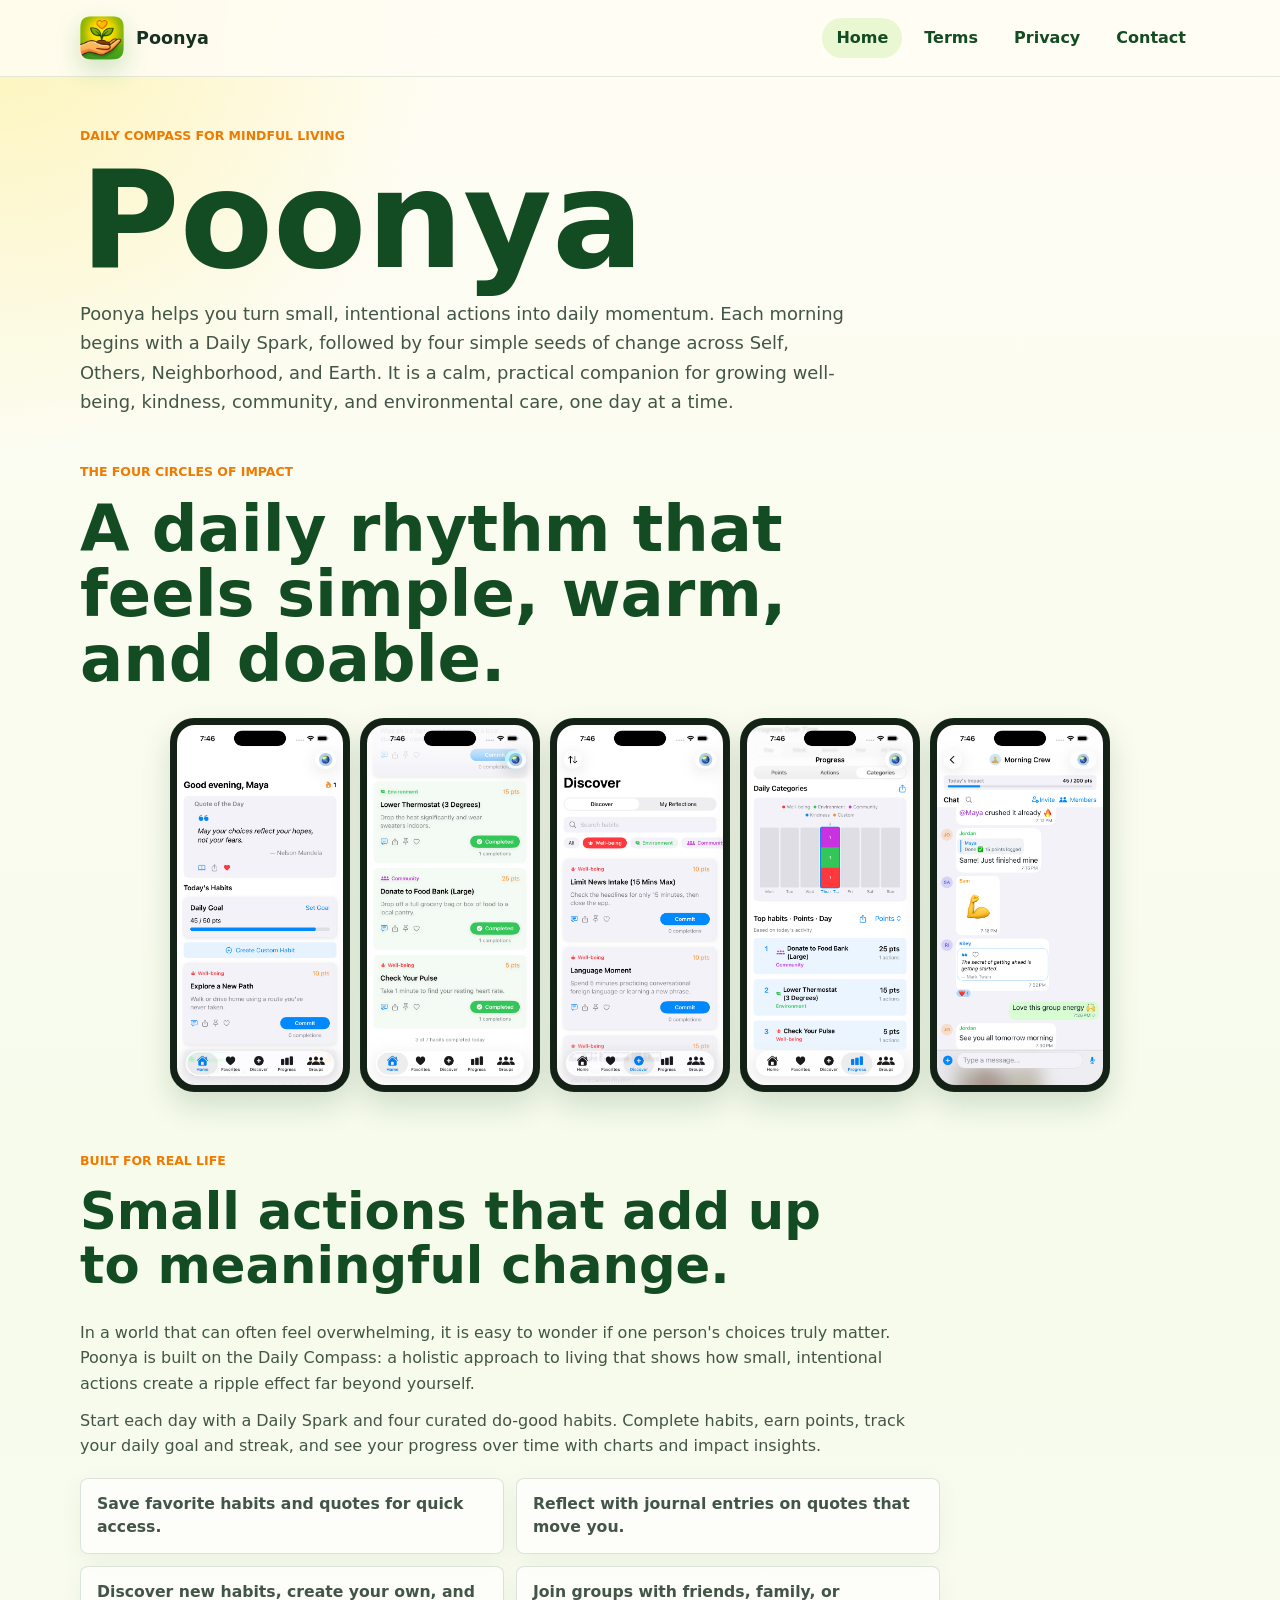
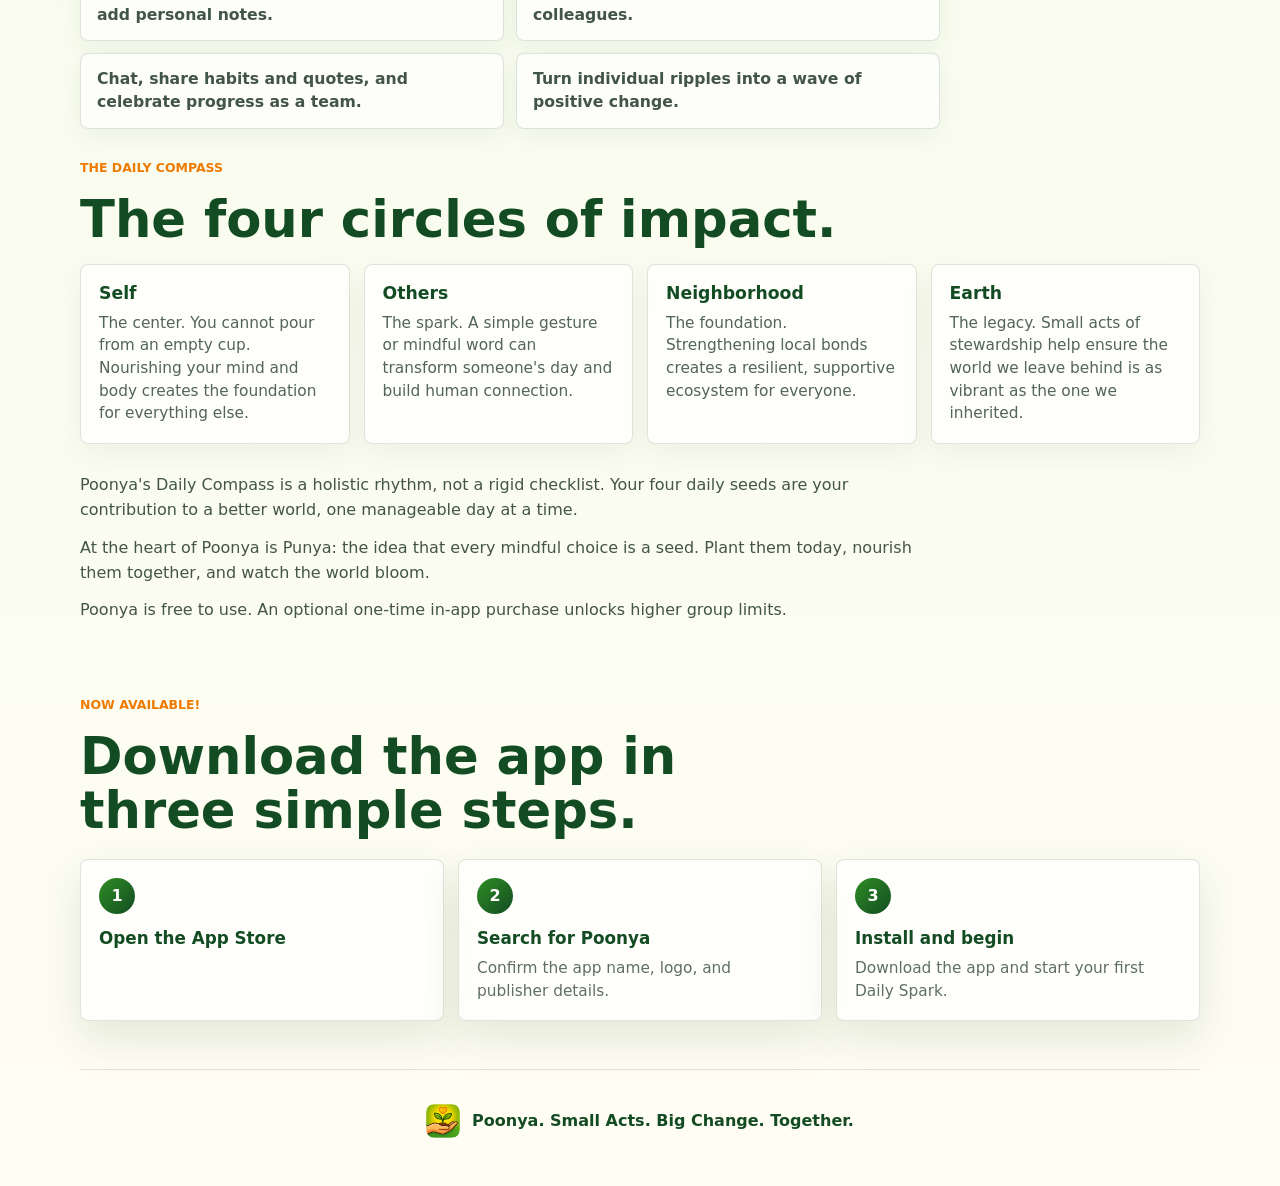
==== index.html @ 5785da22 "Update index.html added logo with URL" ====
<!DOCTYPE html>
<html lang="en">
<head>
  <meta charset="UTF-8">
  <meta name="viewport" content="width=device-width, initial-scale=1.0">
  <meta name="description" content="Poonya is a daily habit app for small acts of well-being, kindness, community, and environmental care.">
  <meta property="og:image" content="assets/AppLogo.png" />
  <title>Poonya | Small Acts. Big Change. Together.</title>
  <link rel="stylesheet" href="styles.css">

  <style>
  .section {
    padding-top: 44px;
    padding-bottom: 44px;
  }

  .hero {
    padding-top: 48px;
    padding-bottom: 20px;
  }

  .hero h1 {
    margin-bottom: 18px;
  }

  .hero .lead {
    max-width: 780px;
    margin-bottom: 0;
    font-size: clamp(1rem, 1.4vw, 1.16rem);
    line-height: 1.65;
  }

  .app-preview {
    padding-top: 24px;
    padding-bottom: 28px;
  }

  .app-preview .section-heading {
    margin-bottom: 26px;
  }

  .app-preview h2 {
    max-width: 760px;
    margin-bottom: 0;
    font-size: clamp(2.5rem, 5vw, 4.1rem);
    line-height: 1.02;
  }

  .phone-row.five-up {
    margin-top: 0;
  }

  .intro-section {
    display: grid;
    gap: 28px;
    padding-top: 30px;
    padding-bottom: 36px;
  }

  .intro-section .section-heading {
    max-width: 760px;
    margin-bottom: 0;
  }

  .intro-section h2 {
    margin-bottom: 0;
    font-size: clamp(2rem, 4vw, 3.2rem);
    line-height: 1.04;
    letter-spacing: 0;
  }

  .intro-content,
  .closing-copy {
    max-width: 860px;
  }

  .intro-content p,
  .closing-copy p {
    margin: 0 0 12px;
    color: #425546;
    font-size: clamp(1rem, 1.15vw, 1.08rem);
    line-height: 1.58;
    font-weight: 500;
  }

  .intro-content p:last-child,
  .closing-copy p:last-child {
    margin-bottom: 0;
  }

  .feature-list {
    display: grid;
    grid-template-columns: repeat(2, minmax(0, 1fr));
    gap: 12px;
    margin: 20px 0 0;
    padding: 0;
    list-style: none;
  }

  .feature-list li {
    padding: 14px 16px;
    border: 1px solid rgba(19, 76, 34, 0.14);
    border-radius: 8px;
    color: #425546;
    background: rgba(255, 255, 255, 0.68);
    box-shadow: 0 8px 24px rgba(19, 76, 34, 0.05);
    font-size: 0.98rem;
    font-weight: 600;
    line-height: 1.45;
  }

  .impact-grid {
    display: grid;
    grid-template-columns: repeat(4, minmax(0, 1fr));
    gap: 14px;
    margin-top: 18px;
  }

  .impact-card {
    padding: 18px;
    border: 1px solid rgba(19, 76, 34, 0.14);
    border-radius: 8px;
    background: rgba(255, 255, 255, 0.72);
    box-shadow: 0 10px 28px rgba(19, 76, 34, 0.06);
  }

  .impact-card h3 {
    margin: 0 0 8px;
    color: var(--leaf-dark);
    font-size: 1.08rem;
    line-height: 1.2;
    font-weight: 800;
  }

  .impact-card p {
    margin: 0;
    color: #536458;
    font-size: 0.96rem;
    line-height: 1.48;
    font-weight: 500;
  }

  .download-section {
    padding-top: 36px;
    padding-bottom: 48px;
  }

  .download-section .section-heading {
    margin-bottom: 22px;
  }

  .download-section h2 {
    margin-bottom: 0;
    font-size: clamp(2rem, 4vw, 3.4rem);
    line-height: 1.04;
  }

  .download-steps {
    gap: 14px;
  }

  .download-steps li {
    min-height: 160px;
    padding: 18px;
  }

  .download-steps span {
    width: 36px;
    height: 36px;
    margin-bottom: 14px;
  }

  .download-steps h3 {
    margin-bottom: 8px;
    font-size: 1.05rem;
    line-height: 1.25;
  }

  .download-steps p {
    margin: 0;
    font-size: 0.96rem;
    line-height: 1.48;
  }

  @media (max-width: 900px) {
    .impact-grid {
      grid-template-columns: repeat(2, minmax(0, 1fr));
    }
  }

  @media (max-width: 640px) {
    .section {
      padding-top: 34px;
      padding-bottom: 34px;
    }

    .hero {
      padding-top: 38px;
      padding-bottom: 16px;
    }

    .app-preview {
      padding-top: 20px;
      padding-bottom: 24px;
    }

    .intro-section {
      gap: 24px;
      padding-top: 26px;
      padding-bottom: 32px;
    }

    .feature-list,
    .impact-grid {
      grid-template-columns: 1fr;
    }

    .app-preview h2,
    .intro-section h2,
    .download-section h2 {
      font-size: clamp(2rem, 10vw, 2.7rem);
    }

    .intro-content p,
    .closing-copy p {
      font-size: 1rem;
      line-height: 1.56;
    }

    .download-section {
      padding-top: 30px;
      padding-bottom: 40px;
    }
  }
</style>
  
</head>

<body>
  <header class="site-header">
    <nav class="nav" aria-label="Main navigation">
      <a class="brand" href="index.html" aria-label="Poonya home">
        <img src="assets/AppLogo.png" alt="Poonya app logo">
        <span>Poonya</span>
      </a>

      <div class="nav-links">
        <a class="active" href="index.html">Home</a>
        <a href="terms.html">Terms</a>
        <a href="privacy.html">Privacy</a>
        <a href="contact.html">Contact</a>
      </div>
    </nav>
  </header>

  <main>
    <section class="hero section">
      <div class="hero-copy">
        <p class="eyebrow">Daily Compass for mindful living</p>
        <h1>Poonya</h1>
        <p class="lead">
          Poonya helps you turn small, intentional actions into daily momentum.
          Each morning begins with a Daily Spark, followed by four simple seeds
          of change across Self, Others, Neighborhood, and Earth. It is a calm,
          practical companion for growing well-being, kindness, community, and
          environmental care, one day at a time.
        </p>
      </div>
    </section>

    <section class="section app-preview" aria-labelledby="preview-title">
      <div class="section-heading">
        <p class="eyebrow">The four circles of impact</p>
        <h2 id="preview-title">A daily rhythm that feels simple, warm, and doable.</h2>
      </div>

      <div class="phone-row five-up" aria-label="Poonya app screen previews">
        <article class="phone">
          <img src="images/poonya-preview-home1.jpg" alt="Poonya Daily Spark app preview">
        </article>

        <article class="phone">
          <img src="images/poonya-preview-home2.jpg" alt="Poonya daily habit seeds app preview">
        </article>

        <article class="phone">
          <img src="images/poonya-preview-discover1.jpg" alt="Poonya User Groups app preview">
        </article>

        <article class="phone">
          <img src="images/poonya-preview-progress1.jpg" alt="Poonya impact progress app preview">
        </article>

        <article class="phone">
          <img src="images/poonya-preview-group2.jpg" alt="Poonya group app preview">
        </article>
      </div>
    </section>

    <section class="section intro-section" aria-labelledby="about-title">
      <div class="section-heading">
        <p class="eyebrow">Built for real life</p>
        <h2 id="about-title">Small actions that add up to meaningful change.</h2>
      </div>

      <div class="intro-content">
        <p>
          In a world that can often feel overwhelming, it is easy to wonder if
          one person's choices truly matter. Poonya is built on the Daily
          Compass: a holistic approach to living that shows how small,
          intentional actions create a ripple effect far beyond yourself.
        </p>

        <p>
          Start each day with a Daily Spark and four curated do-good habits.
          Complete habits, earn points, track your daily goal and streak, and
          see your progress over time with charts and impact insights.
        </p>

        <ul class="feature-list">
          <li>Save favorite habits and quotes for quick access.</li>
          <li>Reflect with journal entries on quotes that move you.</li>
          <li>Discover new habits, create your own, and add personal notes.</li>
          <li>Join groups with friends, family, or colleagues.</li>
          <li>Chat, share habits and quotes, and celebrate progress as a team.</li>
          <li>Turn individual ripples into a wave of positive change.</li>
        </ul>
      </div>

      <div>
        <div class="section-heading">
          <p class="eyebrow">The Daily Compass</p>
          <h2>The four circles of impact.</h2>
        </div>

        <div class="impact-grid">
          <article class="impact-card">
            <h3>Self</h3>
            <p>
              The center. You cannot pour from an empty cup. Nourishing your
              mind and body creates the foundation for everything else.
            </p>
          </article>

          <article class="impact-card">
            <h3>Others</h3>
            <p>
              The spark. A simple gesture or mindful word can transform
              someone's day and build human connection.
            </p>
          </article>

          <article class="impact-card">
            <h3>Neighborhood</h3>
            <p>
              The foundation. Strengthening local bonds creates a resilient,
              supportive ecosystem for everyone.
            </p>
          </article>

          <article class="impact-card">
            <h3>Earth</h3>
            <p>
              The legacy. Small acts of stewardship help ensure the world we
              leave behind is as vibrant as the one we inherited.
            </p>
          </article>
        </div>
      </div>

      <div class="closing-copy">
        <p>
          Poonya's Daily Compass is a holistic rhythm, not a rigid checklist.
          Your four daily seeds are your contribution to a better world, one
          manageable day at a time.
        </p>

        <p>
          At the heart of Poonya is Punya: the idea that every mindful choice is
          a seed. Plant them today, nourish them together, and watch the world
          bloom.
        </p>

        <p>
          Poonya is free to use. An optional one-time in-app purchase unlocks
          higher group limits.
        </p>
      </div>
    </section>

    <section class="section download-section" aria-labelledby="download-title">
      <div class="section-heading">
        <p class="eyebrow">Now Available!</p>
        <h2 id="download-title">Download the app in three simple steps.</h2>
      </div>

      <ol class="download-steps">
        <li>
          <span>1</span>
          <div>
            <h3>Open the App Store</h3>
          </div>
        </li>

        <li>
          <span>2</span>
          <div>
            <h3>Search for Poonya</h3>
            <p>Confirm the app name, logo, and publisher details.</p>
          </div>
        </li>

        <li>
          <span>3</span>
          <div>
            <h3>Install and begin</h3>
            <p>Download the app and start your first Daily Spark.</p>
          </div>
        </li>
      </ol>
    </section>
  </main>

  <footer class="footer">
    <img src="assets/AppLogo.png" alt="" aria-hidden="true">
    <p>Poonya. Small Acts. Big Change. Together.</p>
  </footer>
</body>
</html>
---- styles.css ----
:root {
  --leaf: #2f8d24;
  --leaf-dark: #134c22;
  --leaf-soft: #e9f7d3;
  --sun: #f8dd1b;
  --gold: #ffc24a;
  --orange: #ef7a00;
  --soil: #6a310c;
  --ink: #173021;
  --muted: #5f6f63;
  --paper: #fffdf4;
  --cream: #fff8dc;
  --white: #ffffff;
  --shadow: 0 24px 70px rgba(38, 84, 26, 0.18);
  --radius: 8px;
}

* {
  box-sizing: border-box;
}

html {
  scroll-behavior: smooth;
}

body {
  margin: 0;
  font-family: Inter, ui-sans-serif, system-ui, -apple-system, BlinkMacSystemFont, "Segoe UI", Arial, sans-serif;
  color: var(--ink);
  background:
    radial-gradient(circle at top left, rgba(248, 221, 27, 0.28), transparent 28rem),
    linear-gradient(180deg, #fffdf4 0%, #f6fbec 44%, #fffdf4 100%);
  letter-spacing: 0;
}

img {
  display: block;
  max-width: 100%;
}

a {
  color: inherit;
  text-decoration: none;
}

.site-header {
  position: sticky;
  top: 0;
  z-index: 10;
  background: rgba(255, 253, 244, 0.86);
  border-bottom: 1px solid rgba(19, 76, 34, 0.12);
  backdrop-filter: blur(18px);
}

.nav {
  width: min(1120px, calc(100% - 32px));
  min-height: 76px;
  margin: 0 auto;
  display: flex;
  align-items: center;
  justify-content: space-between;
  gap: 24px;
}

.brand {
  display: inline-flex;
  align-items: center;
  gap: 12px;
  font-weight: 800;
  font-size: 1.1rem;
}

.brand img {
  width: 44px;
  height: 44px;
  border-radius: 8px;
  box-shadow: 0 10px 24px rgba(47, 141, 36, 0.22);
}

.nav-links {
  display: flex;
  align-items: center;
  gap: 8px;
  font-weight: 700;
  color: var(--leaf-dark);
}

.nav-links a {
  min-height: 40px;
  padding: 10px 14px;
  border-radius: 999px;
}

.nav-links a:hover,
.nav-links a:focus-visible,
.nav-links a.active {
  background: var(--leaf-soft);
  outline: none;
}

.section {
  width: min(1120px, calc(100% - 32px));
  margin: 0 auto;
  padding: 88px 0;
}

.hero {
  min-height: auto;
  padding-top: 72px;
  padding-bottom: 18px;
}

.eyebrow {
  margin: 0 0 14px;
  color: var(--orange);
  font-size: 0.78rem;
  font-weight: 800;
  text-transform: uppercase;
}

h1,
h2,
h3,
p {
  margin-top: 0;
}

h1 {
  margin-bottom: 22px;
  color: var(--leaf-dark);
  font-size: clamp(4rem, 13vw, 8.5rem);
  line-height: 0.88;
  font-weight: 800;
}

h2 {
  margin-bottom: 18px;
  color: var(--leaf-dark);
  font-size: clamp(2rem, 5vw, 4.4rem);
  line-height: 1;
  font-weight: 800;
}

h3 {
  margin-bottom: 10px;
  color: var(--soil);
  font-size: 1.25rem;
}

p {
  color: var(--muted);
  line-height: 1.75;
}

.lead {
  max-width: 820px;
  color: #425546;
  font-size: clamp(1.06rem, 2vw, 1.28rem);
}

.hero-actions {
  display: flex;
  flex-wrap: wrap;
  gap: 14px;
  margin-top: 32px;
}

.button,
.contact-form button {
  display: inline-flex;
  min-height: 50px;
  align-items: center;
  justify-content: center;
  border: 0;
  border-radius: 999px;
  padding: 13px 22px;
  font: inherit;
  font-weight: 800;
  cursor: pointer;
}

.primary,
.contact-form button {
  color: var(--white);
  background: linear-gradient(135deg, var(--leaf) 0%, var(--leaf-dark) 100%);
  box-shadow: 0 16px 30px rgba(47, 141, 36, 0.24);
}

.secondary {
  color: var(--leaf-dark);
  background: var(--leaf-soft);
}

.section-heading {
  max-width: 760px;
  margin-bottom: 34px;
}

.app-preview {
  padding-top: 22px;
}

.phone-row {
  display: grid;
  grid-template-columns: repeat(4, minmax(220px, 1fr));
  gap: 20px;
  align-items: stretch;
}

.phone-row.five-up {
  width: min(940px, calc(100vw - 32px));
  margin-left: 50%;
  transform: translateX(-50%);
  grid-template-columns: repeat(5, minmax(0, 1fr));
  gap: 10px;
}

.phone {
  padding: 6px;
  border: 1px solid rgba(19, 76, 34, 0.18);
  border-radius: 24px;
  background: #142116;
  box-shadow: 0 14px 30px rgba(19, 76, 34, 0.16);
}

.phone img {
  width: 100%;
  aspect-ratio: 390 / 844;
  height: auto;
  object-fit: cover;
  border-radius: 18px;
}

.download-section {
  padding-top: 44px;
}

.download-steps {
  list-style: none;
  margin: 0;
  padding: 0;
  display: grid;
  grid-template-columns: repeat(3, 1fr);
  gap: 18px;
}

.download-steps li {
  min-height: 210px;
  padding: 22px;
  border: 1px solid rgba(19, 76, 34, 0.14);
  border-radius: 8px;
  background: rgba(255, 255, 255, 0.72);
  box-shadow: 0 18px 44px rgba(38, 84, 26, 0.12);
}

.download-steps span {
  width: 42px;
  height: 42px;
  margin-bottom: 22px;
  border-radius: 50%;
  display: grid;
  place-items: center;
  color: var(--white);
  background: linear-gradient(135deg, var(--leaf), var(--leaf-dark));
  font-weight: 800;
}

.download-steps h3 {
  color: var(--leaf-dark);
}

.text-section {
  max-width: 860px;
}

.page-title {
  font-size: clamp(2.8rem, 8vw, 5.8rem);
  line-height: 0.95;
}

.page-section {
  min-height: calc(100vh - 160px);
}

.text-section h2 {
  margin-top: 34px;
  margin-bottom: 10px;
  color: var(--soil);
  font-size: 1.35rem;
  line-height: 1.25;
}

.updated {
  margin-bottom: 36px;
  color: var(--soil);
  font-weight: 800;
}

.text-section a {
  color: var(--leaf-dark);
  font-weight: 800;
  text-decoration: underline;
  text-decoration-thickness: 2px;
  text-underline-offset: 4px;
}

.contact-section {
  display: grid;
  grid-template-columns: minmax(0, 0.85fr) minmax(300px, 1fr);
  gap: 56px;
  align-items: start;
}

.contact-form {
  padding: 24px;
  border: 1px solid rgba(19, 76, 34, 0.14);
  border-radius: 8px;
  background: rgba(255, 255, 255, 0.76);
  box-shadow: var(--shadow);
}

.contact-form label {
  display: block;
  margin-bottom: 8px;
  color: var(--leaf-dark);
  font-weight: 800;
}

.contact-form input,
.contact-form textarea {
  width: 100%;
  margin-bottom: 18px;
  border: 1px solid rgba(19, 76, 34, 0.22);
  border-radius: 8px;
  padding: 14px 15px;
  color: var(--ink);
  background: var(--paper);
  font: inherit;
}

.contact-form textarea {
  resize: vertical;
}

.contact-form input:focus,
.contact-form textarea:focus {
  border-color: var(--leaf);
  outline: 3px solid rgba(47, 141, 36, 0.16);
}

.contact-form button {
  width: 100%;
}

.footer {
  width: min(1120px, calc(100% - 32px));
  margin: 0 auto;
  padding: 34px 0 48px;
  display: flex;
  align-items: center;
  justify-content: center;
  gap: 12px;
  border-top: 1px solid rgba(19, 76, 34, 0.12);
}

.footer img {
  width: 34px;
  height: 34px;
  border-radius: 8px;
}

.footer p {
  margin: 0;
  font-weight: 800;
  color: var(--leaf-dark);
}

@media (max-width: 980px) {
  .contact-section {
    grid-template-columns: 1fr;
  }

  .hero {
    min-height: auto;
  }

  .phone-row {
    grid-template-columns: repeat(2, minmax(220px, 1fr));
  }

  .phone-row.five-up {
    width: calc(100vw - 24px);
    display: flex;
    align-items: stretch;
    overflow-x: auto;
    padding: 4px 4px 26px;
    scroll-snap-type: x proximity;
  }

  .phone-row.five-up .phone {
    flex: 0 0 min(292px, 78vw);
    scroll-snap-align: start;
  }

  .download-steps {
    grid-template-columns: 1fr;
  }
}

@media (max-width: 680px) {
  .nav {
    min-height: auto;
    padding: 14px 0;
    align-items: flex-start;
    flex-direction: column;
  }

  .nav-links {
    width: 100%;
    display: grid;
    grid-template-columns: repeat(4, 1fr);
    gap: 4px;
    font-size: 0.88rem;
  }

  .nav-links a {
    padding: 9px 8px;
    text-align: center;
  }

  .section {
    width: min(100% - 24px, 1120px);
    padding: 64px 0;
  }

  .hero {
    padding-top: 48px;
    padding-bottom: 18px;
  }

  .app-preview {
    padding-top: 18px;
  }

  h1 {
    font-size: clamp(3.4rem, 20vw, 5rem);
  }

  .phone-row {
    grid-template-columns: 1fr;
  }

  .phone-row.five-up {
    width: min(100% - 0px, 1120px);
    margin-left: 0;
    transform: none;
    display: grid;
    overflow: visible;
    padding: 0;
    grid-template-columns: 1fr;
  }

  .contact-form {
    padding: 18px;
  }

  .footer {
    flex-direction: column;
    text-align: center;
  }
}
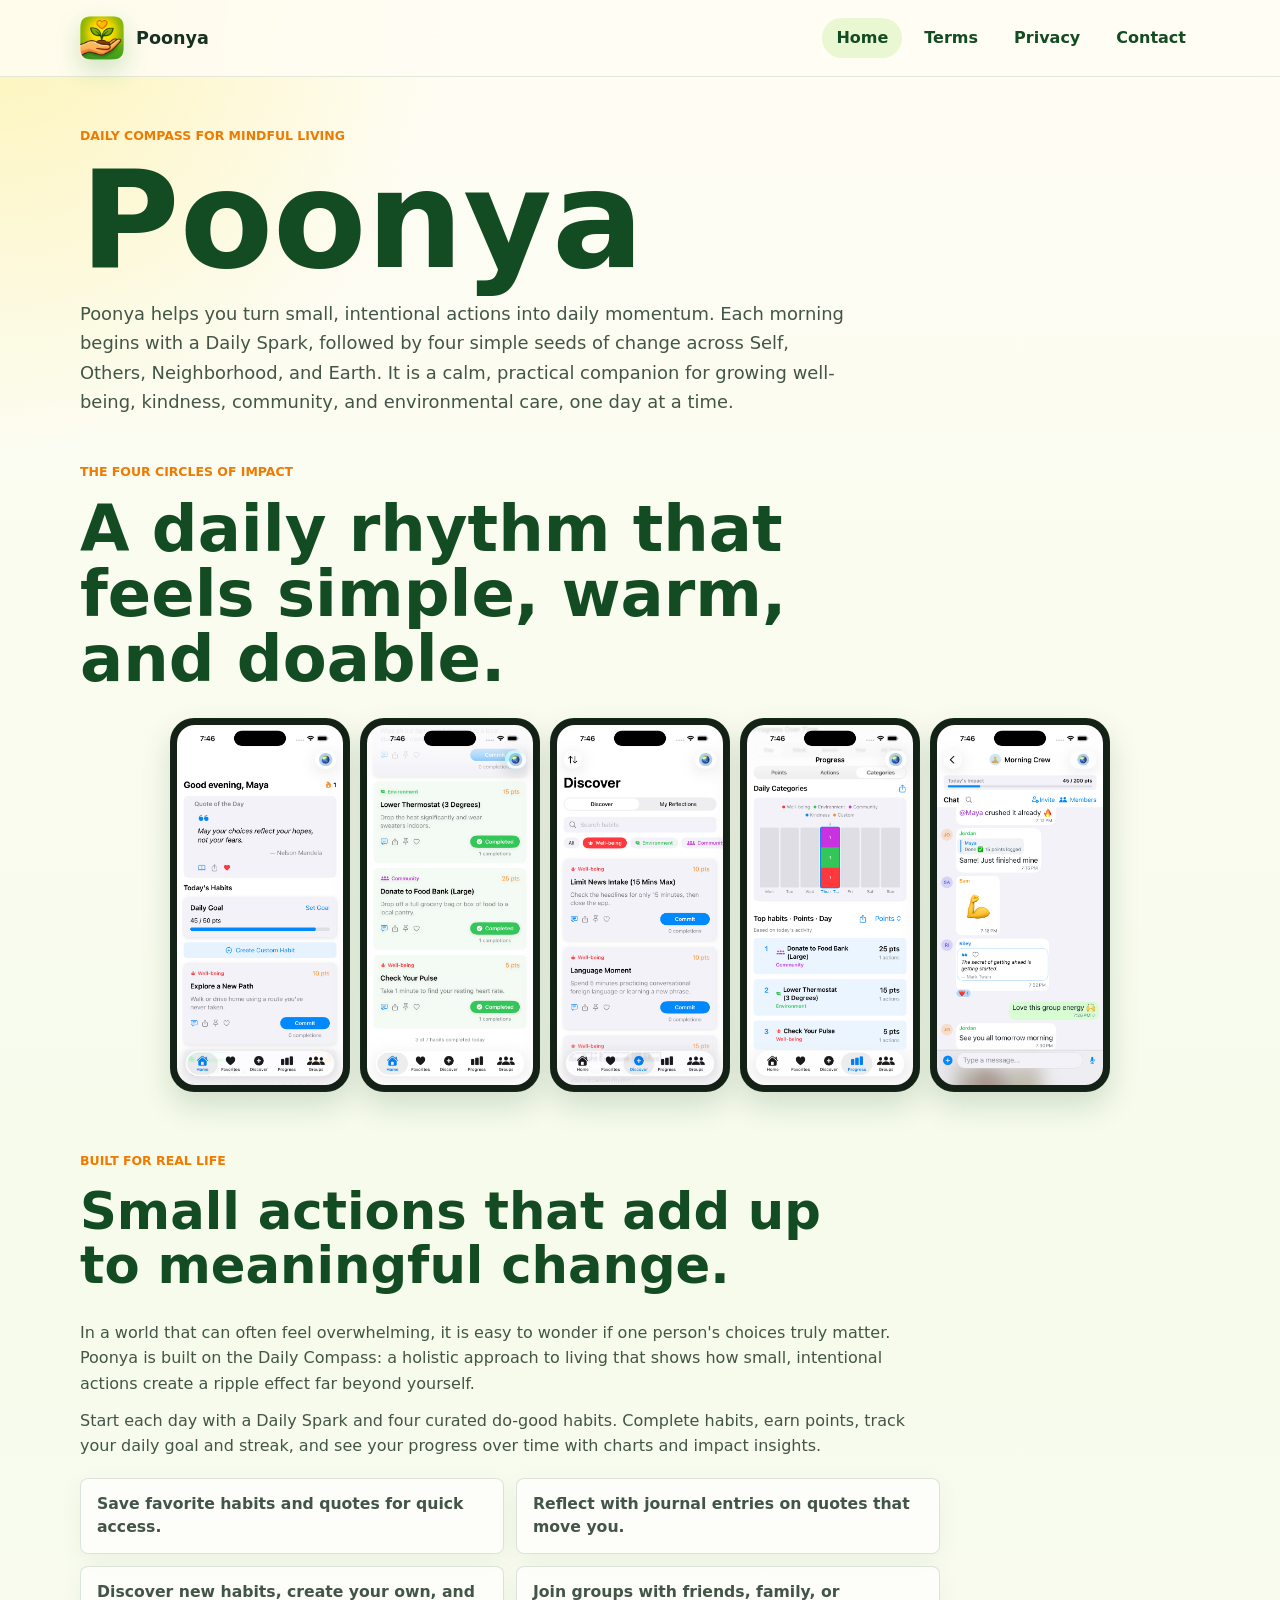
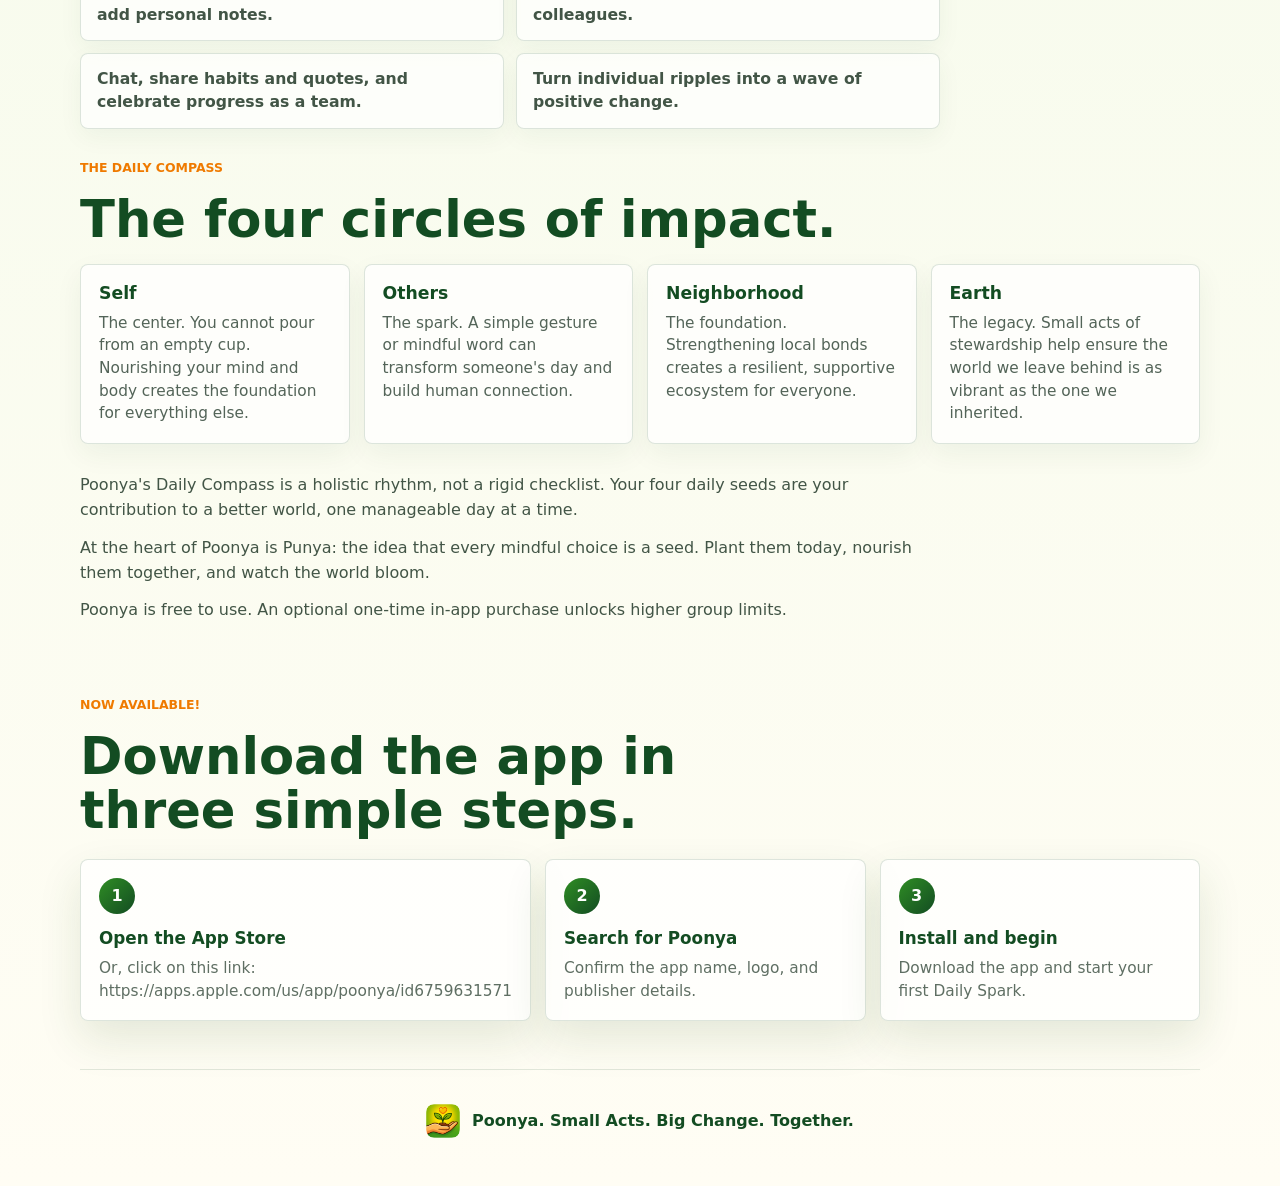
==== commit efecdf5b: "Update index.html Added App Store link" ====
--- a/index.html
+++ b/index.html
@@ -4,7 +4,7 @@
   <meta charset="UTF-8">
   <meta name="viewport" content="width=device-width, initial-scale=1.0">
   <meta name="description" content="Poonya is a daily habit app for small acts of well-being, kindness, community, and environmental care.">
-  <meta property="og:image" content="assets/AppLogo.png" />
+  <meta property="og:image" content="https://poonya.app/assets/AppLogo.png">
   <title>Poonya | Small Acts. Big Change. Together.</title>
   <link rel="stylesheet" href="styles.css">
 
@@ -399,6 +399,7 @@
           <span>1</span>
           <div>
             <h3>Open the App Store</h3>
+            <p>Or, click on this link: https://apps.apple.com/us/app/poonya/id6759631571</p>
           </div>
         </li>
 
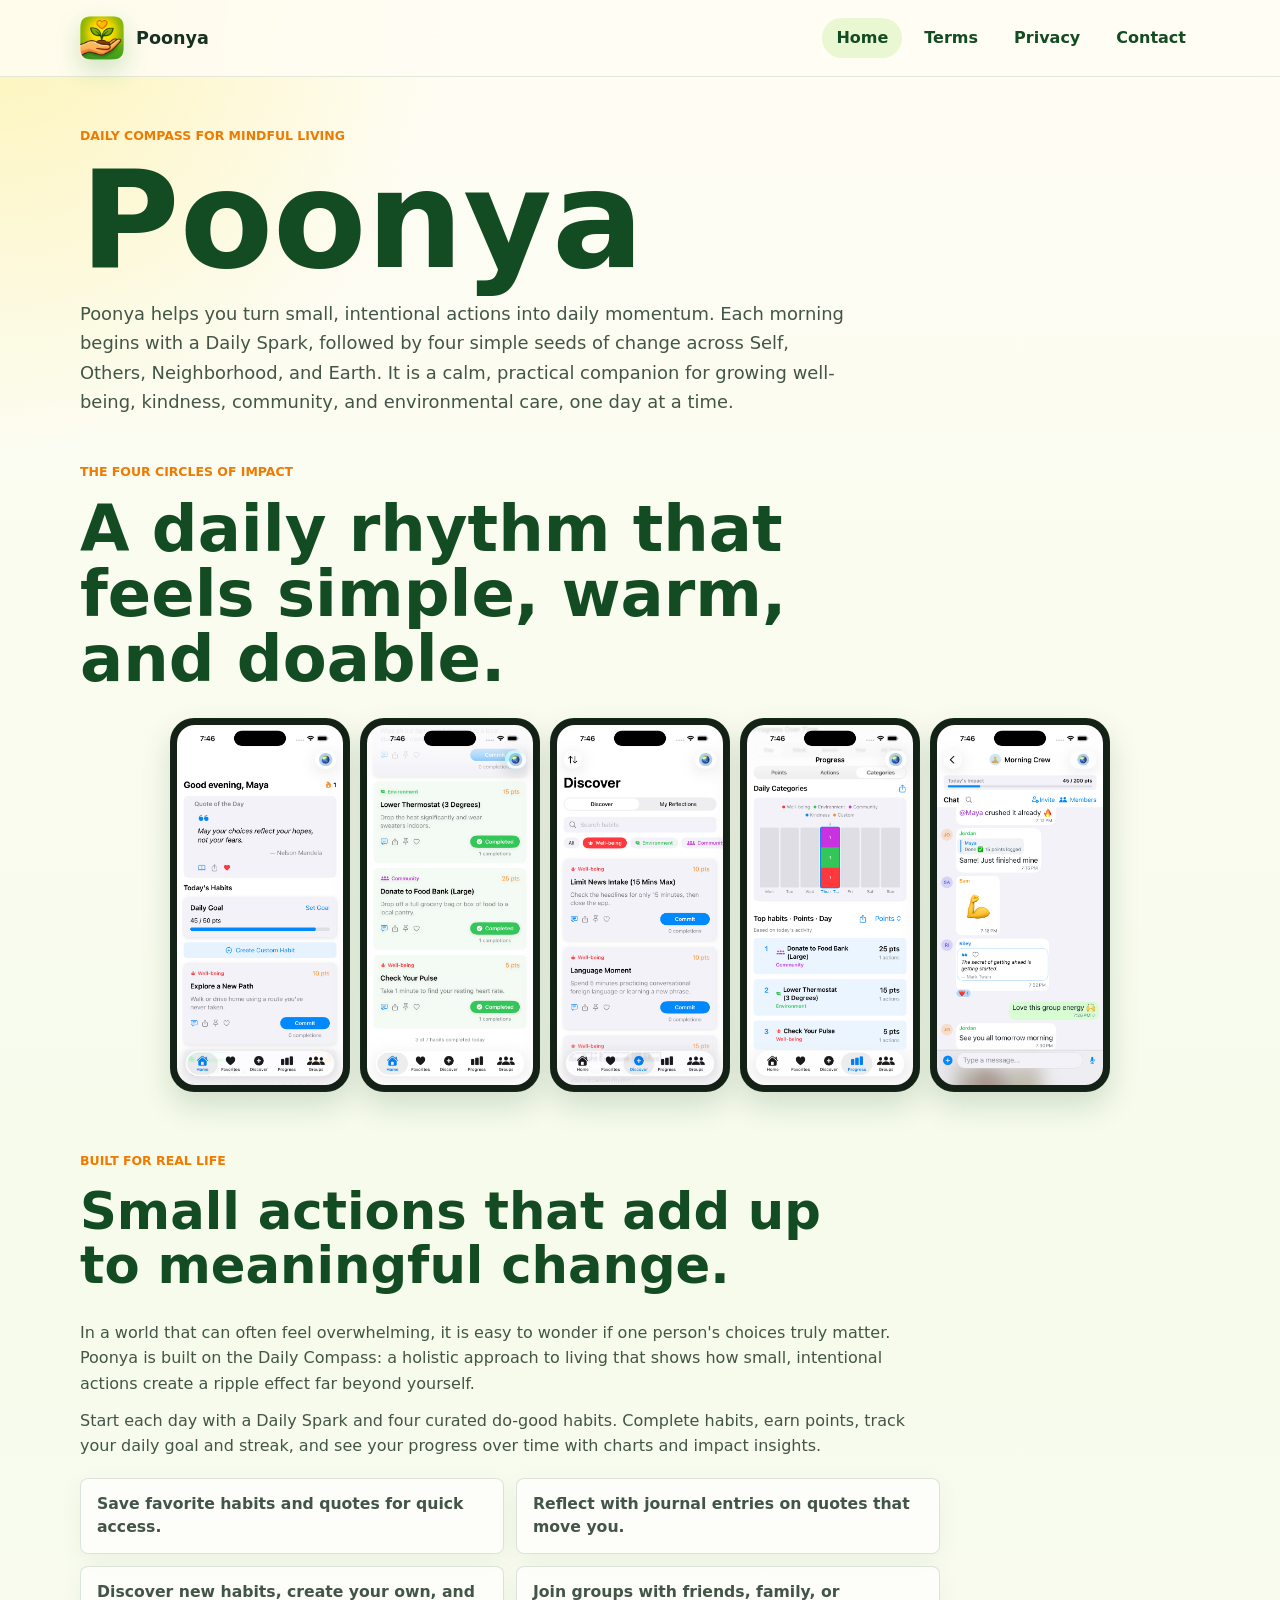
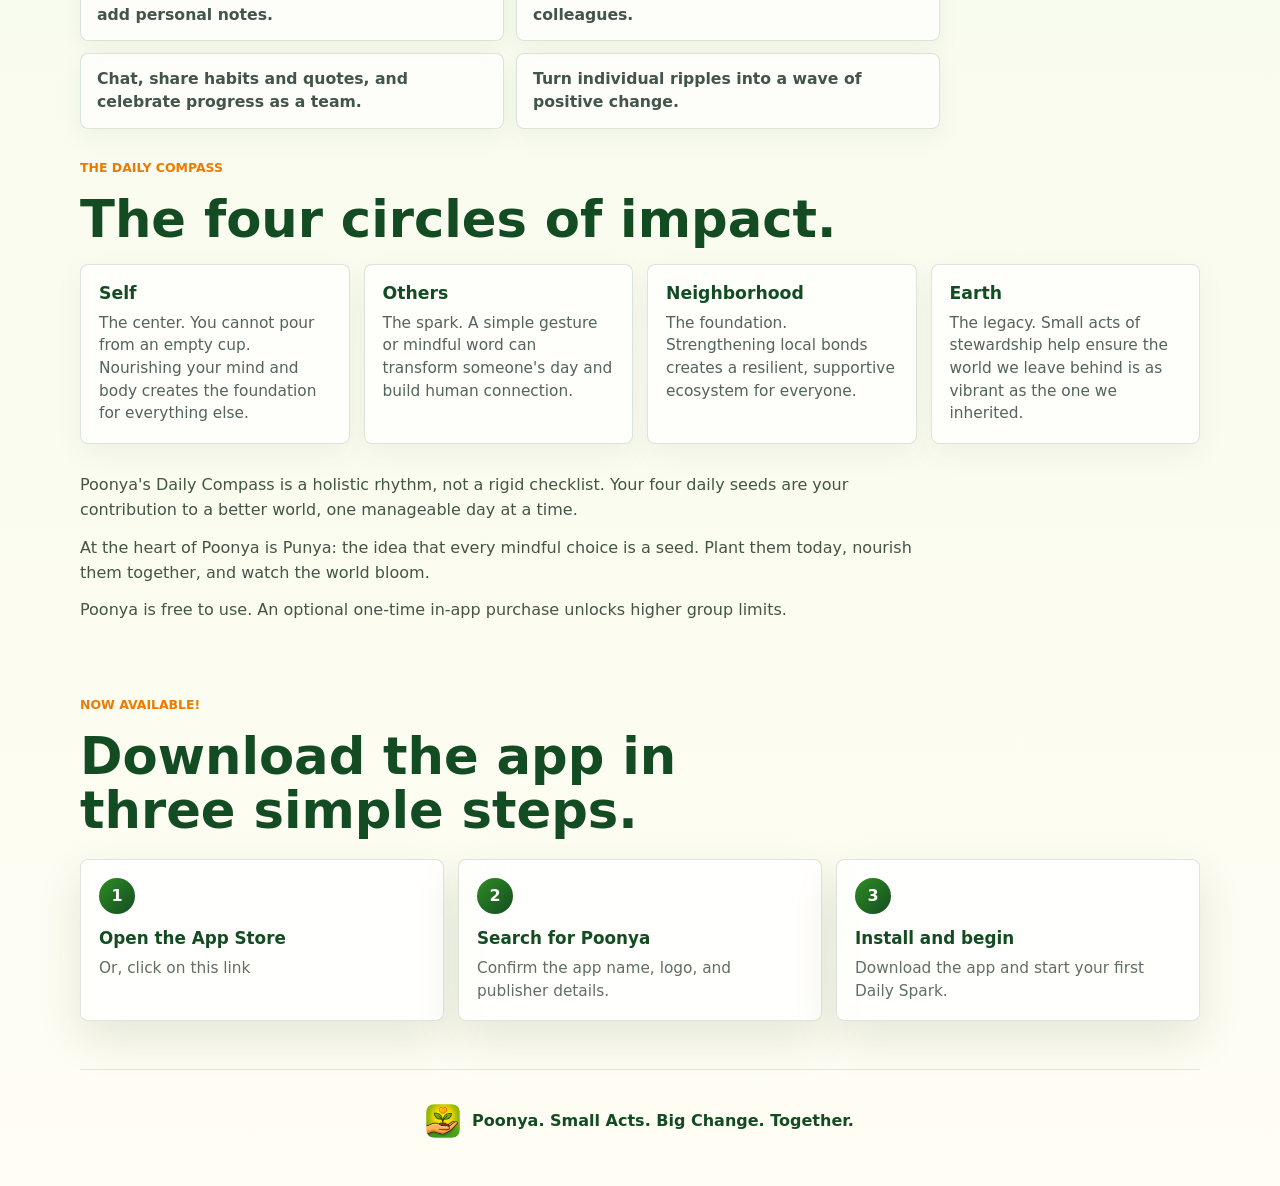
==== commit 17347a4e: "Update index.html updated direct app link" ====
--- a/index.html
+++ b/index.html
@@ -399,7 +399,7 @@
           <span>1</span>
           <div>
             <h3>Open the App Store</h3>
-            <p>Or, click on this link: https://apps.apple.com/us/app/poonya/id6759631571</p>
+            <p>Or, click on this <a href="https://apps.apple.com/us/app/poonya/id6759631571">link</a></p>
           </div>
         </li>
 
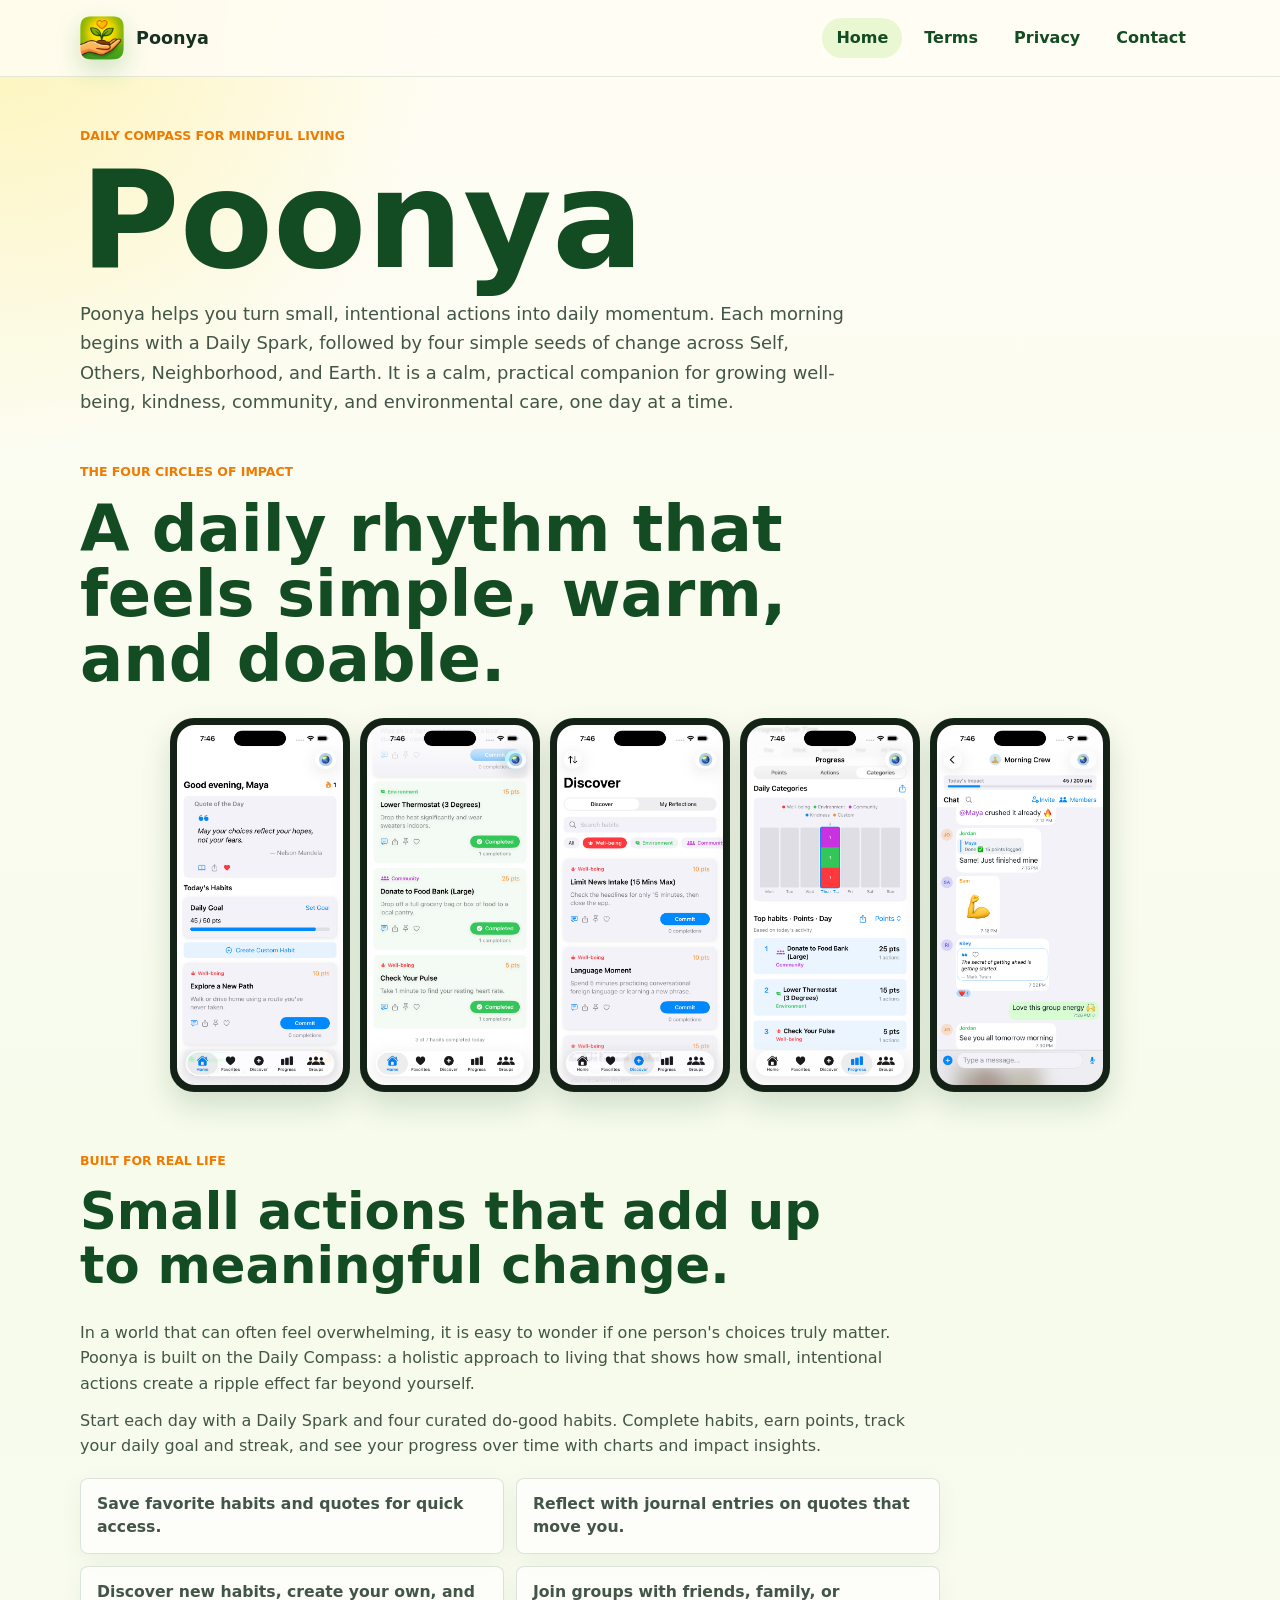
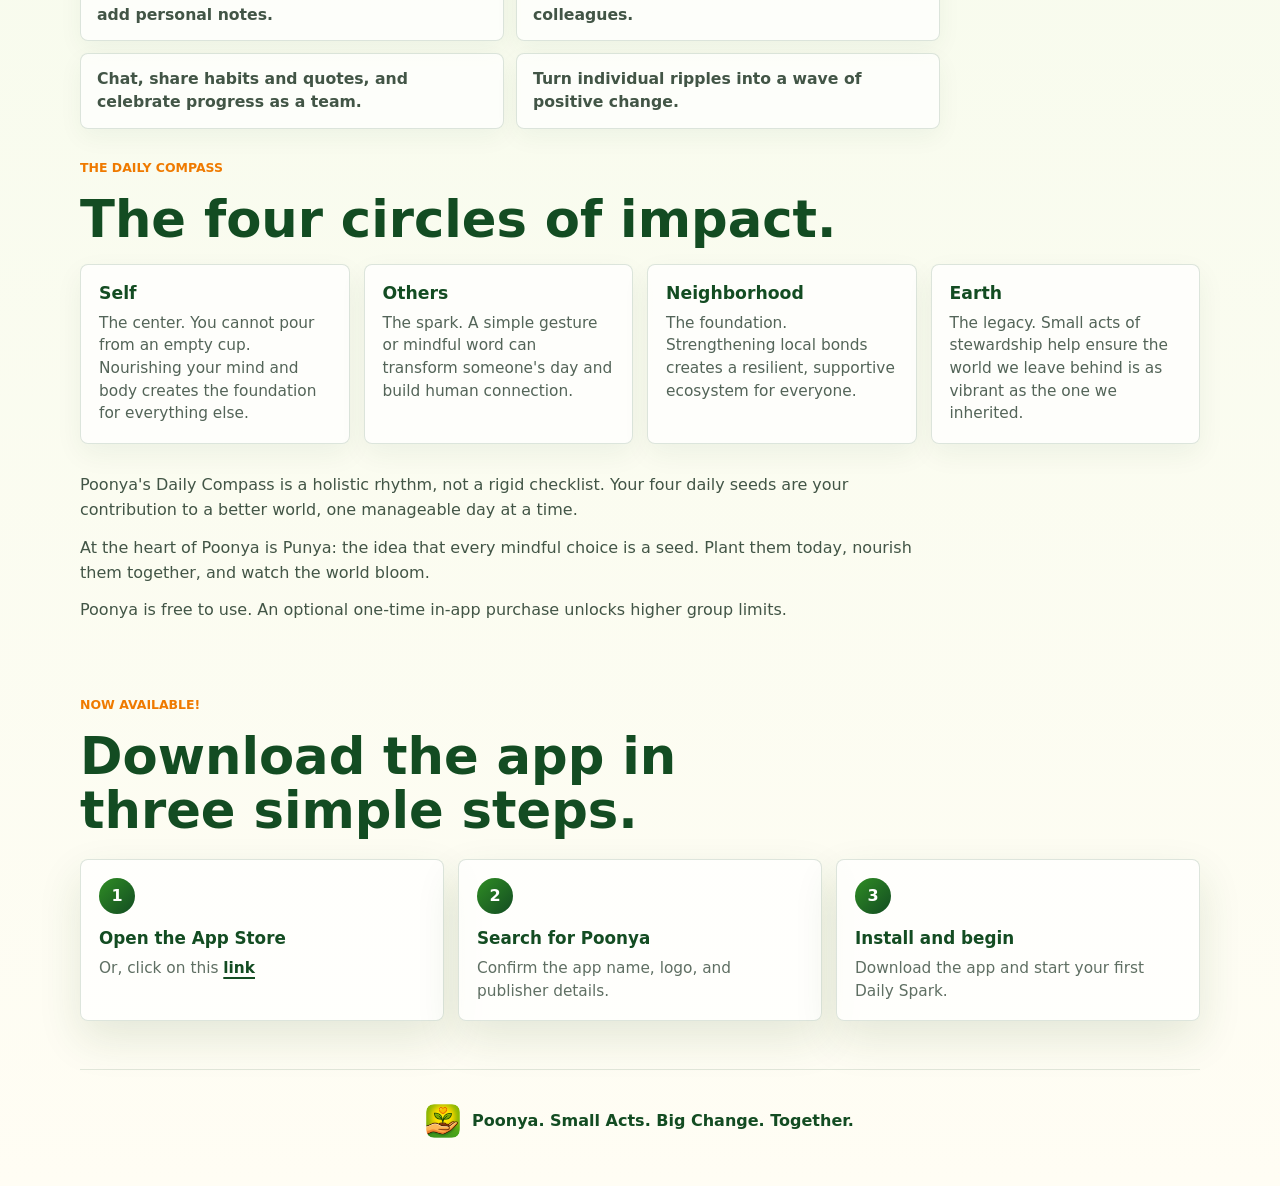
==== commit b6e3c02e: "Update index.html updated styling" ====
--- a/index.html
+++ b/index.html
@@ -6,6 +6,8 @@
   <meta name="description" content="Poonya is a daily habit app for small acts of well-being, kindness, community, and environmental care.">
   <meta property="og:image" content="https://poonya.app/assets/AppLogo.png">
   <title>Poonya | Small Acts. Big Change. Together.</title>
+  <link rel="icon" type="image/png" href="assets/AppLogo.png">
+  <link rel="apple-touch-icon" href="assets/AppLogo.png">
   <link rel="stylesheet" href="styles.css">
 
   <style>
@@ -174,6 +176,19 @@
     margin-bottom: 8px;
     font-size: 1.05rem;
     line-height: 1.25;
+  }
+
+  .download-steps a {
+  color: var(--leaf-dark);
+  font-weight: 800;
+  text-decoration: underline;
+  text-decoration-thickness: 2px;
+  text-underline-offset: 4px;
+  }
+  
+  .download-steps a:hover,
+  .download-steps a:focus-visible {
+    color: var(--leaf);
   }
 
   .download-steps p {
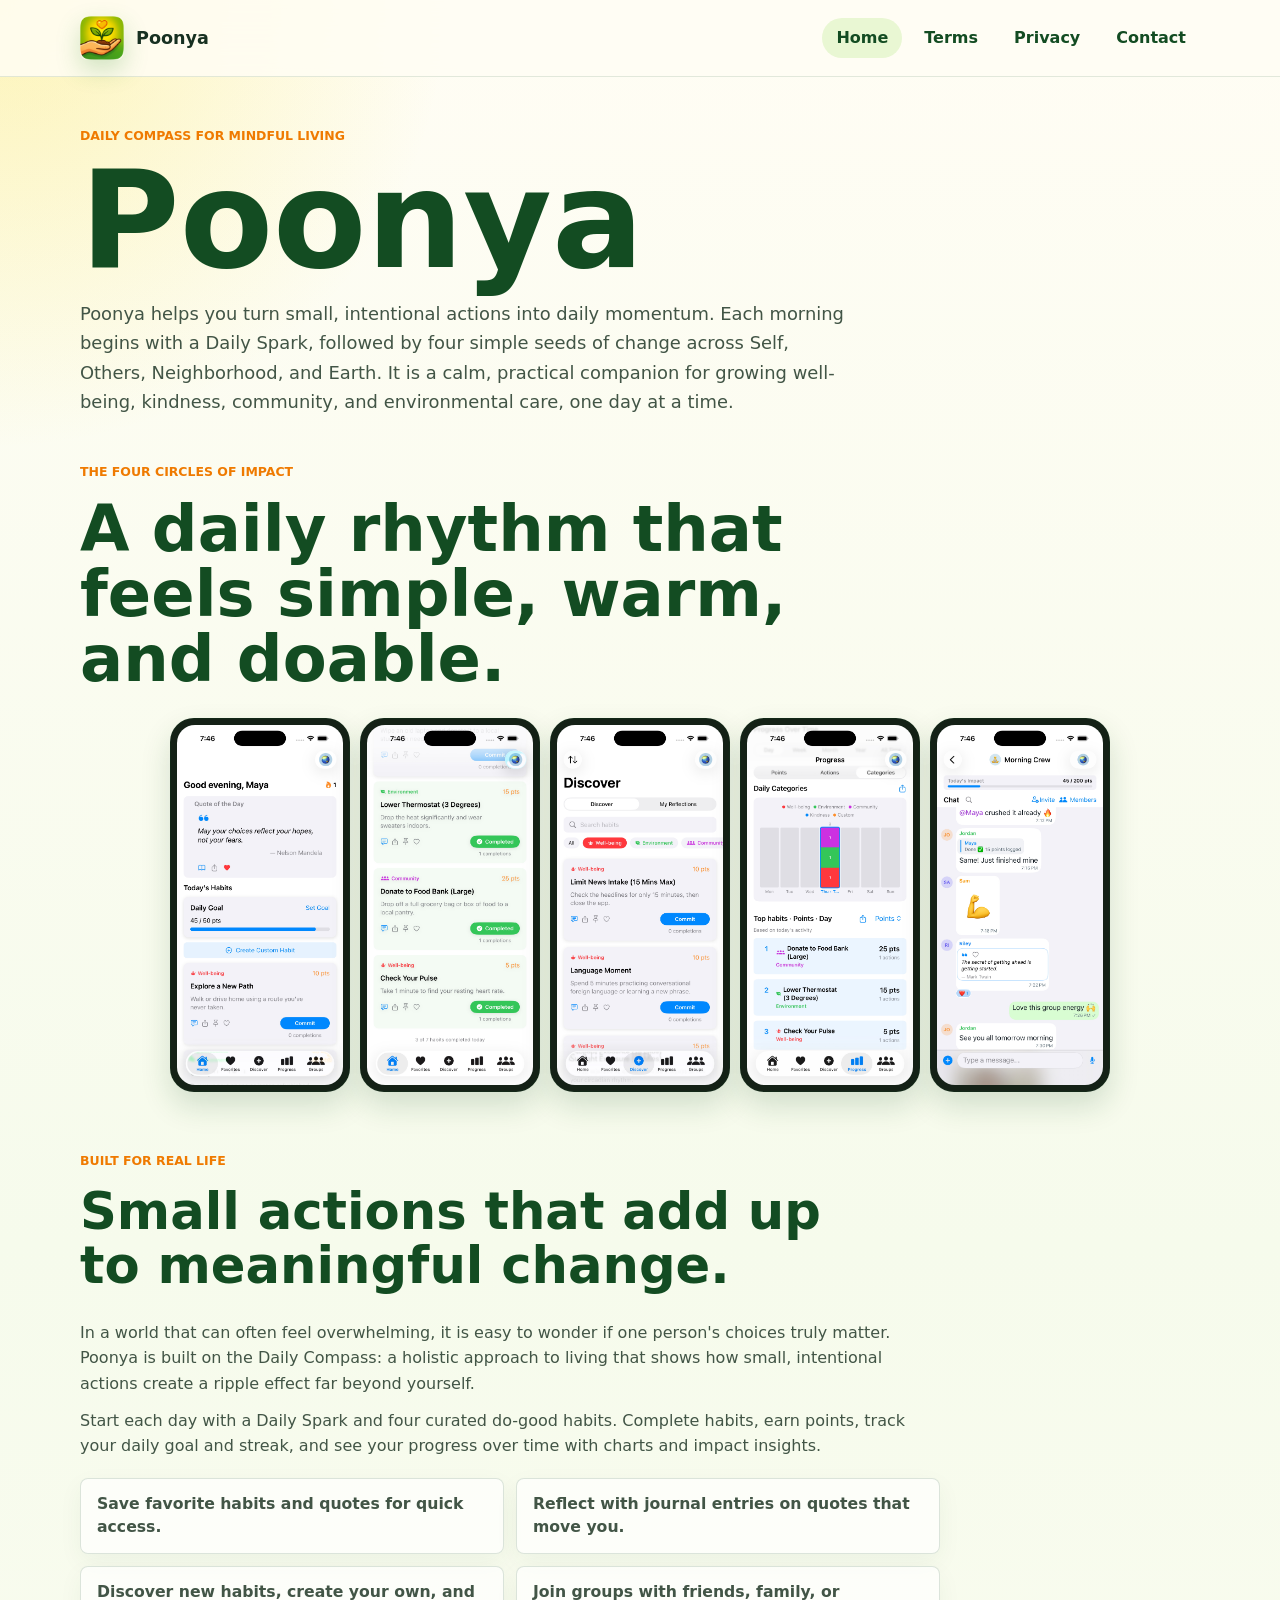
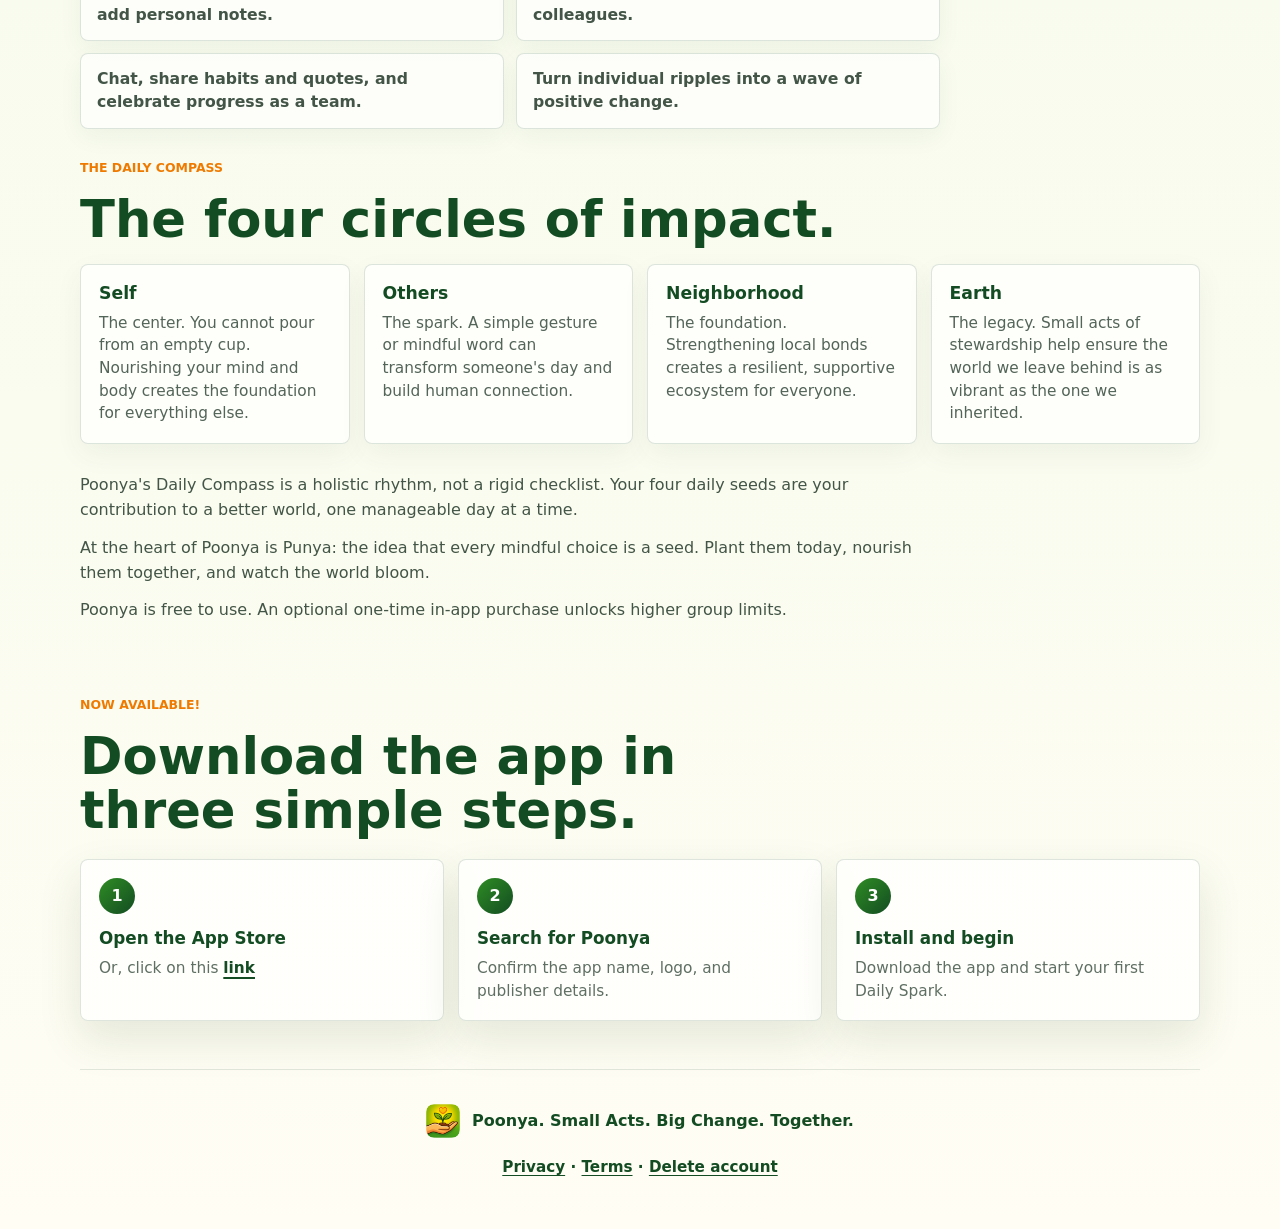
==== commit 0fefdb84: "Add a public Poonya account-deletion page for Play Data safety. Publish https://poonya.app/delete-ac" ====
--- a/index.html
+++ b/index.html
@@ -438,8 +438,17 @@
   </main>
 
   <footer class="footer">
-    <img src="assets/AppLogo.png" alt="" aria-hidden="true">
-    <p>Poonya. Small Acts. Big Change. Together.</p>
+    <div class="footer-brand">
+      <img src="assets/AppLogo.png" alt="" aria-hidden="true">
+      <p>Poonya. Small Acts. Big Change. Together.</p>
+    </div>
+    <p class="footer-legal">
+      <a href="privacy.html">Privacy</a>
+      <span aria-hidden="true">·</span>
+      <a href="terms.html">Terms</a>
+      <span aria-hidden="true">·</span>
+      <a href="delete-account.html">Delete account</a>
+    </p>
   </footer>
 </body>
 </html>
--- a/styles.css
+++ b/styles.css
@@ -304,6 +304,14 @@
   text-underline-offset: 4px;
 }
 
+.contact-section a {
+  color: var(--leaf-dark);
+  font-weight: 800;
+  text-decoration: underline;
+  text-decoration-thickness: 2px;
+  text-underline-offset: 4px;
+}
+
 .contact-section {
   display: grid;
   grid-template-columns: minmax(0, 0.85fr) minmax(300px, 1fr);
@@ -357,10 +365,17 @@
   margin: 0 auto;
   padding: 34px 0 48px;
   display: flex;
+  flex-direction: column;
   align-items: center;
   justify-content: center;
+  gap: 16px;
+  border-top: 1px solid rgba(19, 76, 34, 0.12);
+}
+
+.footer-brand {
+  display: flex;
+  align-items: center;
   gap: 12px;
-  border-top: 1px solid rgba(19, 76, 34, 0.12);
 }
 
 .footer img {
@@ -369,10 +384,31 @@
   border-radius: 8px;
 }
 
-.footer p {
+.footer-brand p {
   margin: 0;
   font-weight: 800;
   color: var(--leaf-dark);
+}
+
+.footer-legal {
+  margin: 0;
+  font-weight: 700;
+  font-size: 0.95rem;
+  color: var(--leaf-dark);
+}
+
+.footer-legal a {
+  color: var(--leaf-dark);
+  text-decoration: underline;
+  text-underline-offset: 3px;
+}
+
+.deletion-callout {
+  padding: 16px 18px;
+  margin: 0 0 1.75em;
+  background: var(--leaf-soft);
+  border: 1px solid rgba(19, 76, 34, 0.16);
+  border-radius: 10px;
 }
 
 @media (max-width: 980px) {
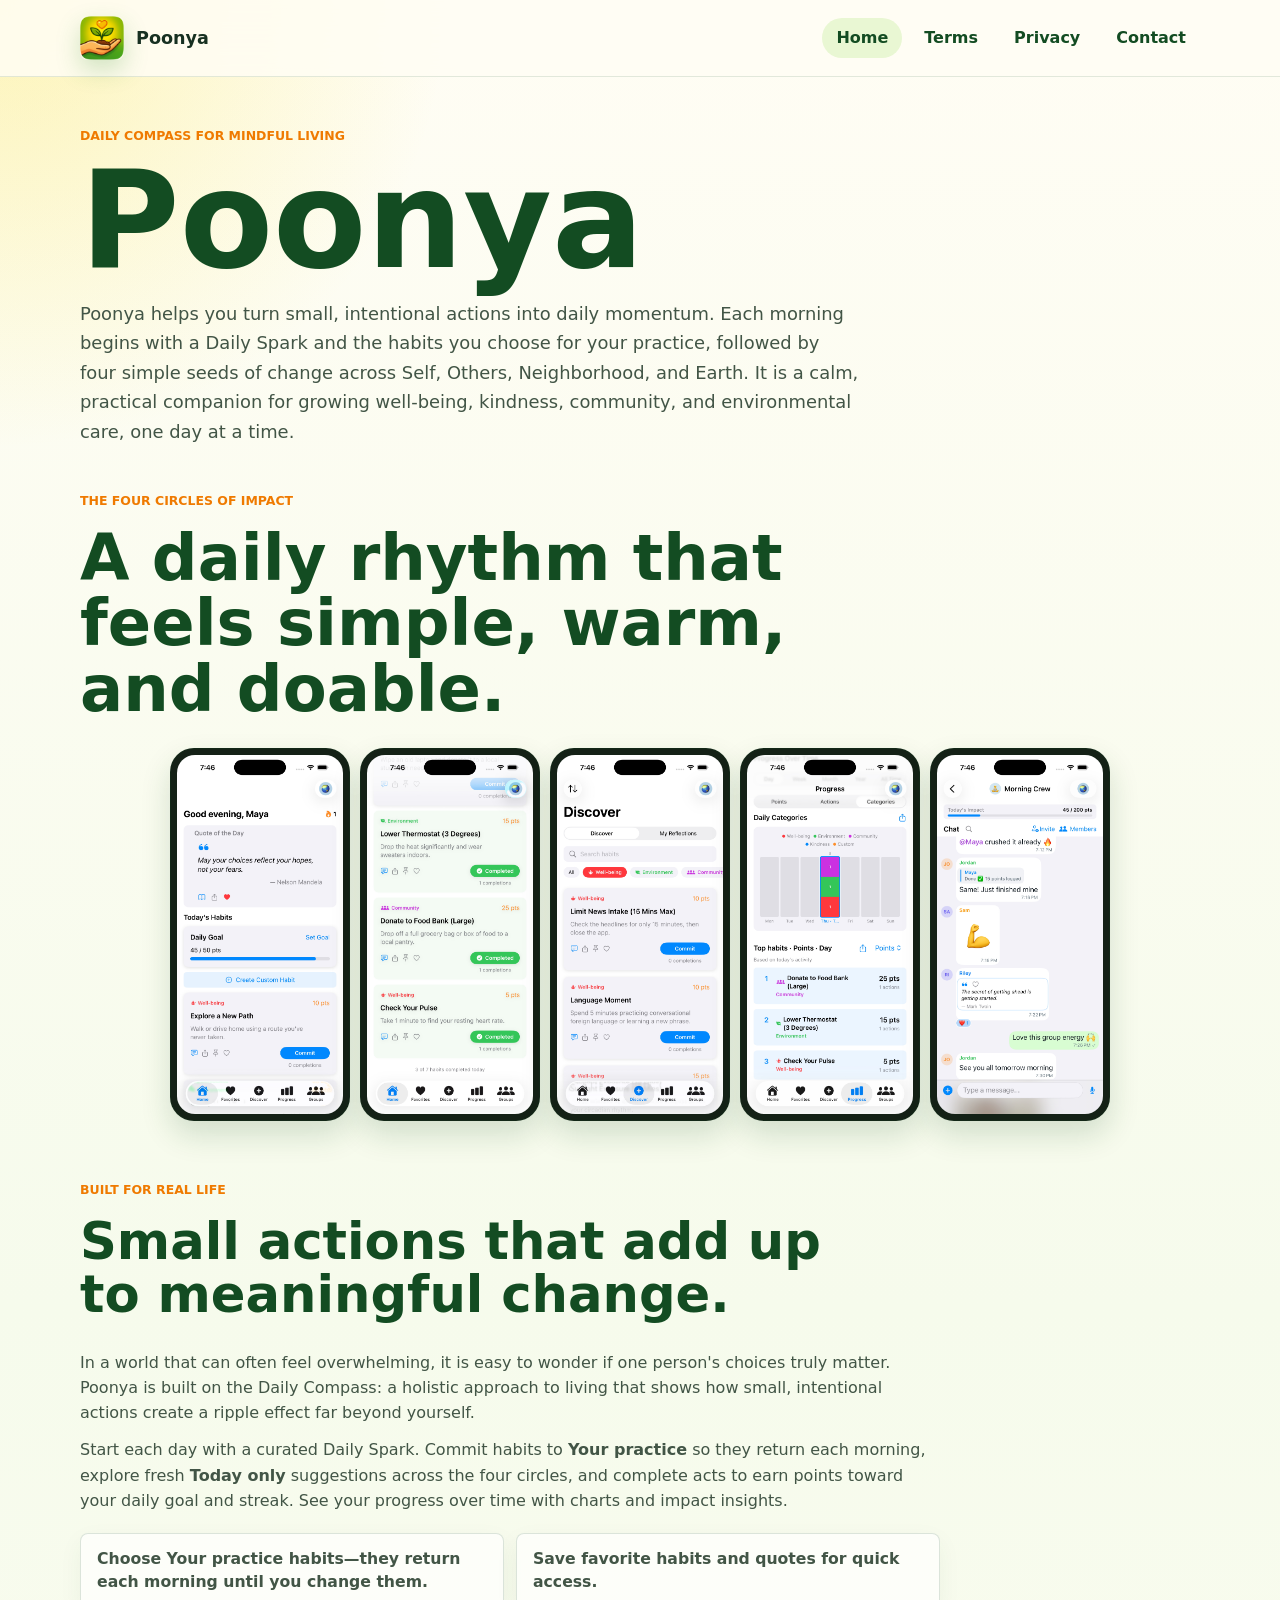
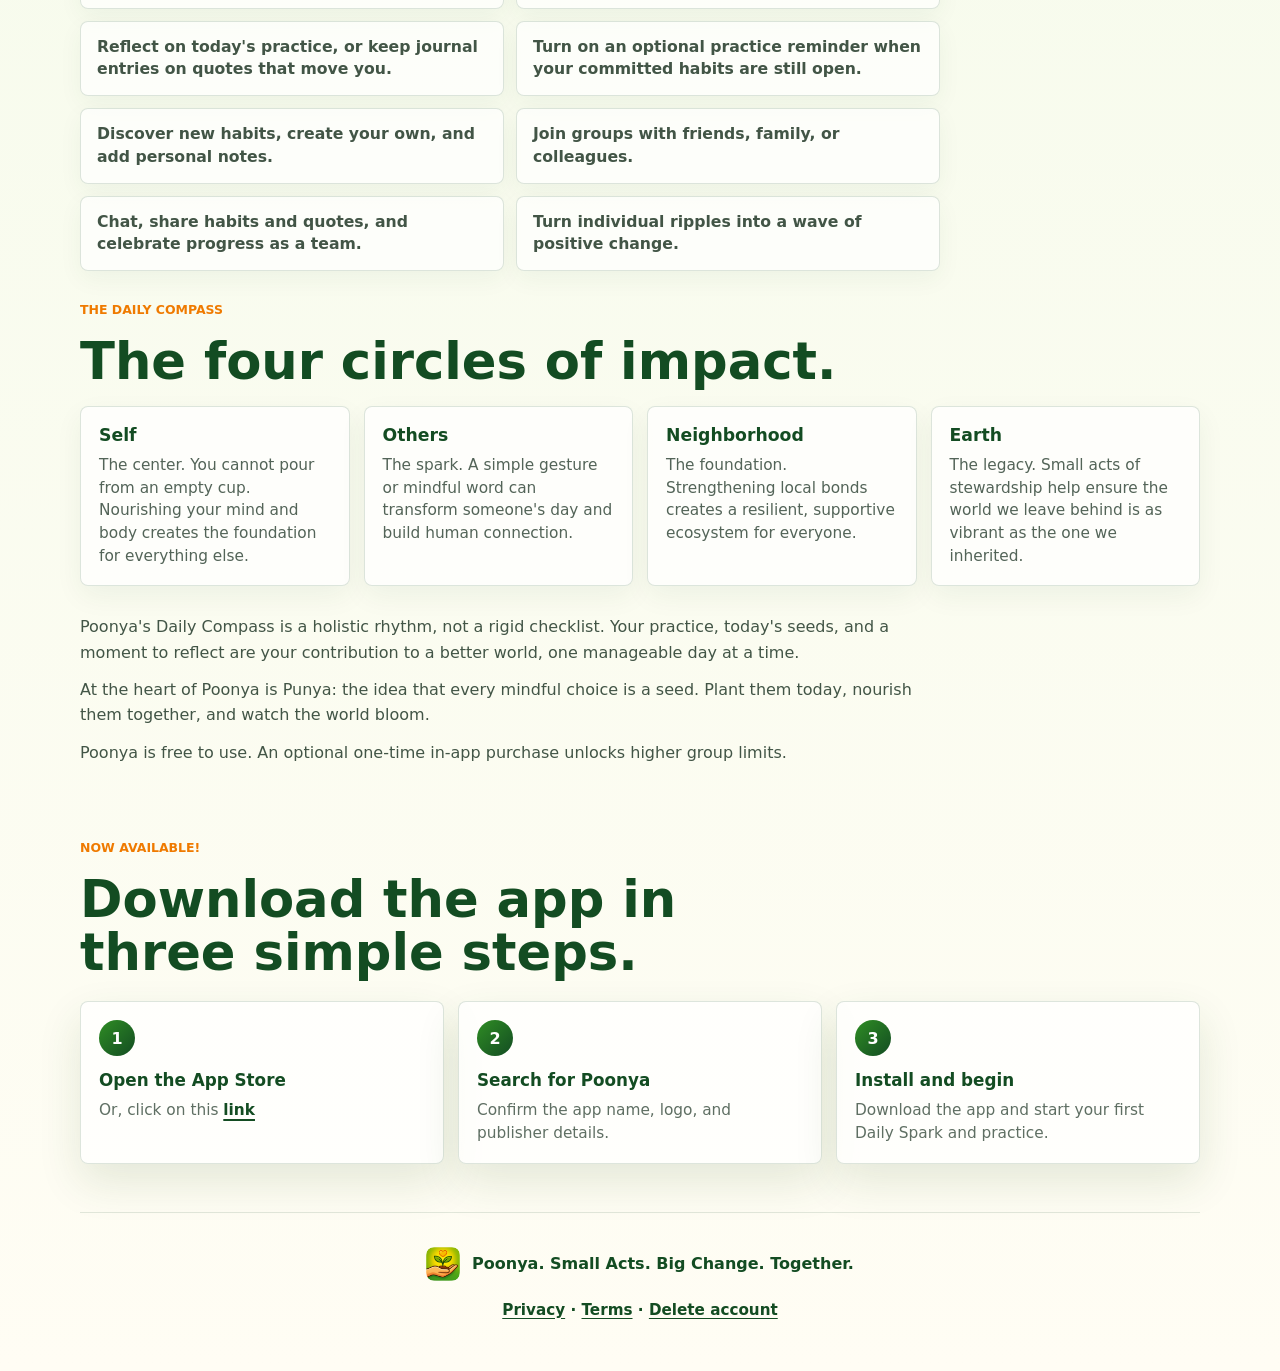
==== commit 41430c59: "Add Practice Home, reflection, and reminder copy to homepage. Weave Your practice, Today only, day r" ====
--- a/index.html
+++ b/index.html
@@ -3,7 +3,7 @@
 <head>
   <meta charset="UTF-8">
   <meta name="viewport" content="width=device-width, initial-scale=1.0">
-  <meta name="description" content="Poonya is a daily habit app for small acts of well-being, kindness, community, and environmental care.">
+  <meta name="description" content="Poonya is a daily habit app for small acts of well-being, kindness, community, and environmental care—with a Daily Spark, your chosen practice, and gentle reminders.">
   <meta property="og:image" content="https://poonya.app/assets/AppLogo.png">
   <title>Poonya | Small Acts. Big Change. Together.</title>
   <link rel="icon" type="image/png" href="assets/AppLogo.png">
@@ -275,10 +275,11 @@
         <h1>Poonya</h1>
         <p class="lead">
           Poonya helps you turn small, intentional actions into daily momentum.
-          Each morning begins with a Daily Spark, followed by four simple seeds
-          of change across Self, Others, Neighborhood, and Earth. It is a calm,
-          practical companion for growing well-being, kindness, community, and
-          environmental care, one day at a time.
+          Each morning begins with a Daily Spark and the habits you choose for
+          your practice, followed by four simple seeds of change across Self,
+          Others, Neighborhood, and Earth. It is a calm, practical companion for
+          growing well-being, kindness, community, and environmental care, one
+          day at a time.
         </p>
       </div>
     </section>
@@ -327,14 +328,18 @@
         </p>
 
         <p>
-          Start each day with a Daily Spark and four curated do-good habits.
-          Complete habits, earn points, track your daily goal and streak, and
-          see your progress over time with charts and impact insights.
+          Start each day with a curated Daily Spark. Commit habits to
+          <strong>Your practice</strong> so they return each morning, explore
+          fresh <strong>Today only</strong> suggestions across the four circles,
+          and complete acts to earn points toward your daily goal and streak.
+          See your progress over time with charts and impact insights.
         </p>
 
         <ul class="feature-list">
+          <li>Choose <strong>Your practice</strong> habits—they return each morning until you change them.</li>
           <li>Save favorite habits and quotes for quick access.</li>
-          <li>Reflect with journal entries on quotes that move you.</li>
+          <li>Reflect on today's practice, or keep journal entries on quotes that move you.</li>
+          <li>Turn on an optional <strong>practice reminder</strong> when your committed habits are still open.</li>
           <li>Discover new habits, create your own, and add personal notes.</li>
           <li>Join groups with friends, family, or colleagues.</li>
           <li>Chat, share habits and quotes, and celebrate progress as a team.</li>
@@ -386,8 +391,8 @@
       <div class="closing-copy">
         <p>
           Poonya's Daily Compass is a holistic rhythm, not a rigid checklist.
-          Your four daily seeds are your contribution to a better world, one
-          manageable day at a time.
+          Your practice, today's seeds, and a moment to reflect are your
+          contribution to a better world, one manageable day at a time.
         </p>
 
         <p>
@@ -430,7 +435,7 @@
           <span>3</span>
           <div>
             <h3>Install and begin</h3>
-            <p>Download the app and start your first Daily Spark.</p>
+            <p>Download the app and start your first Daily Spark and practice.</p>
           </div>
         </li>
       </ol>
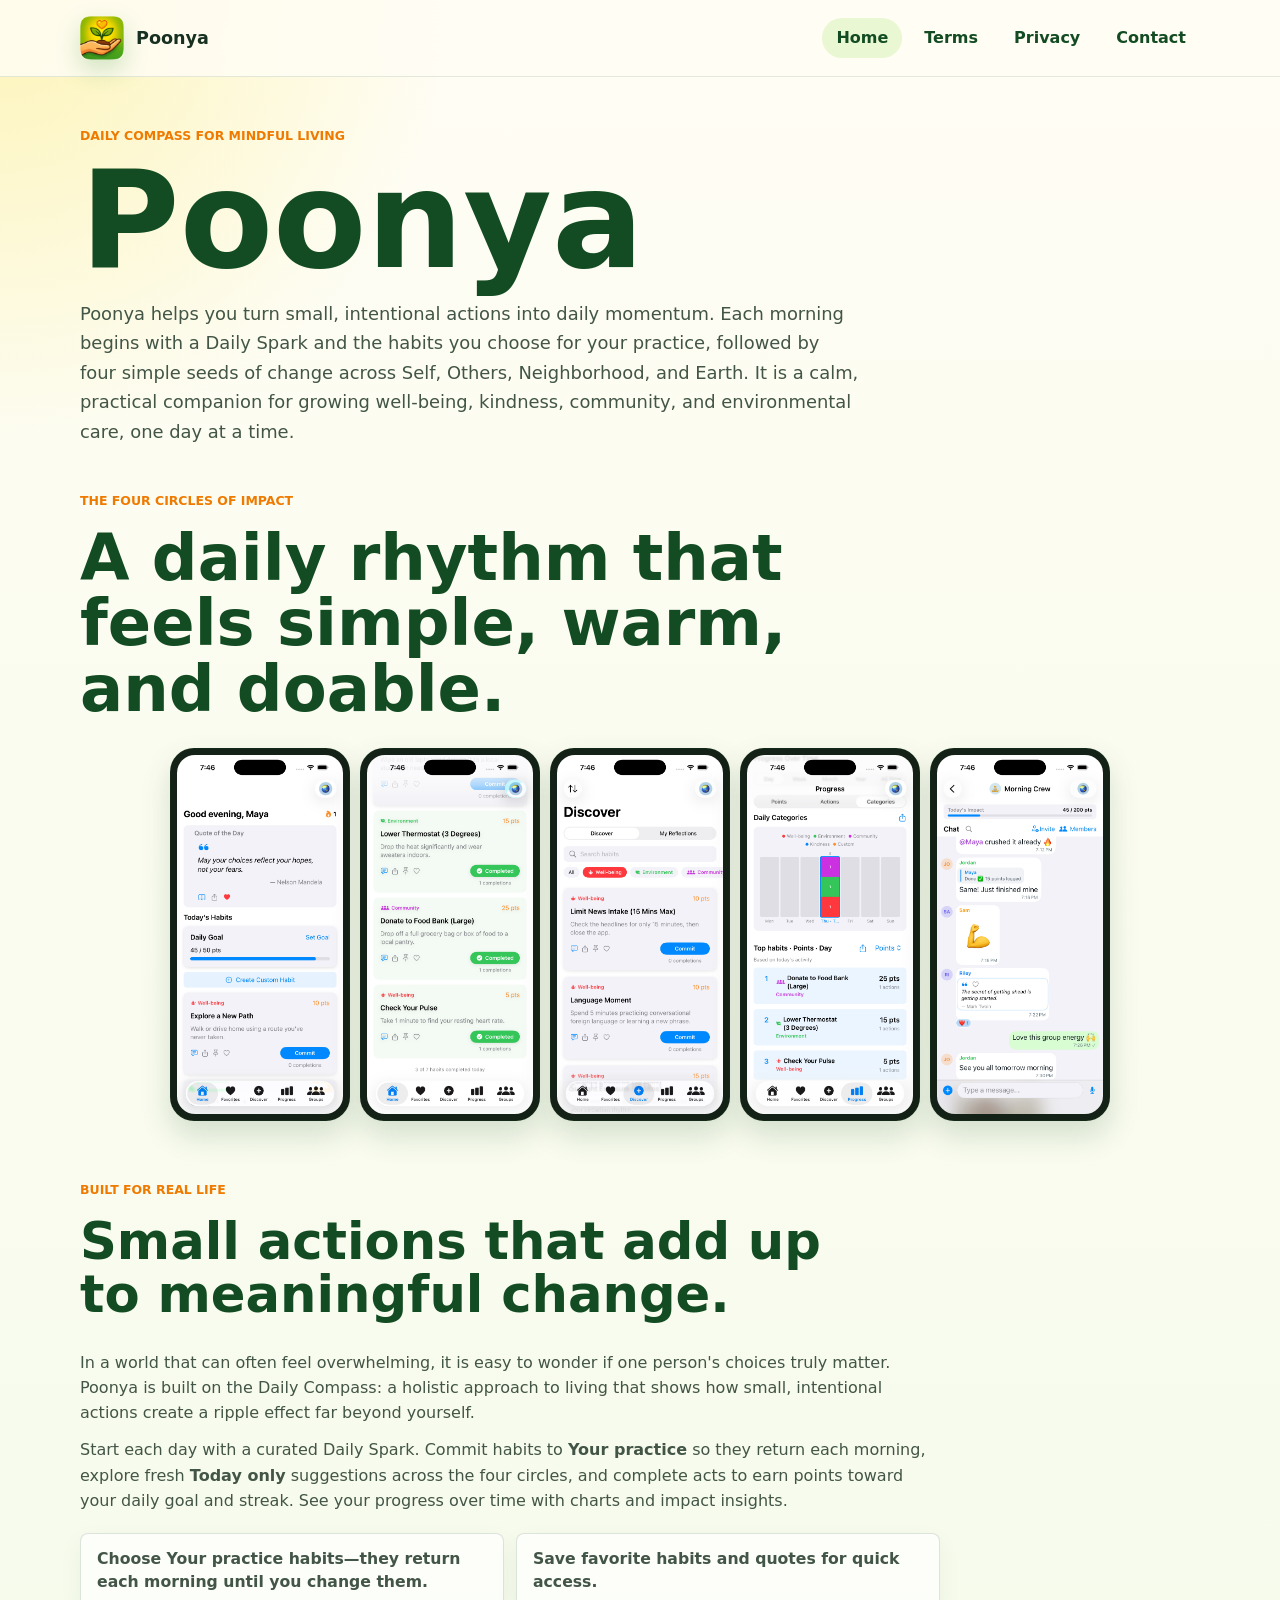
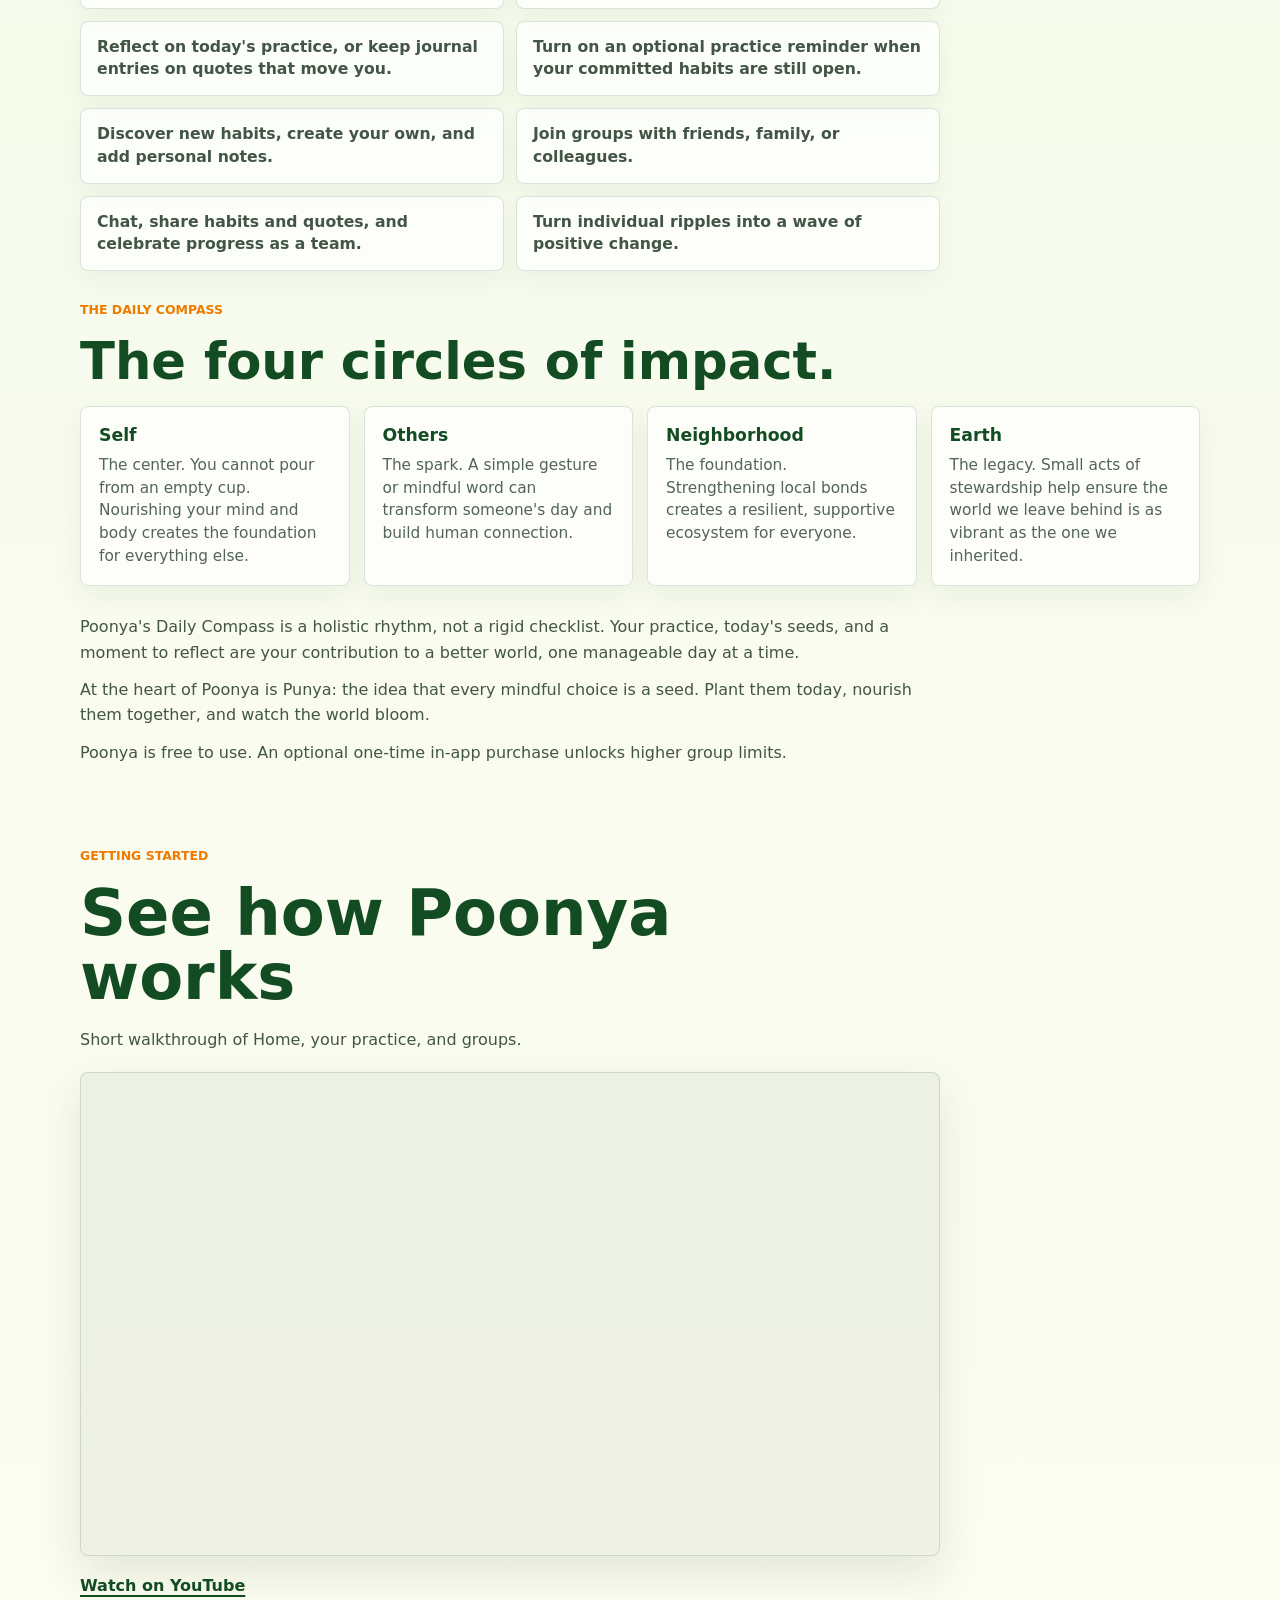
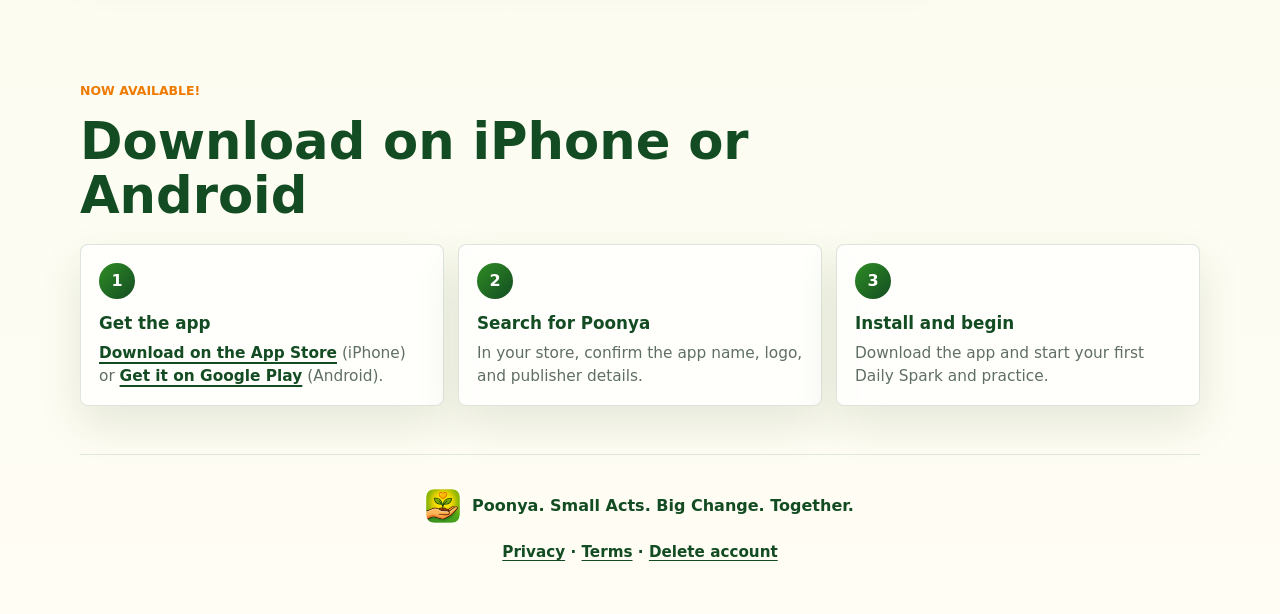
==== commit 1ba03399: "Add homepage tutorial video and Google Play download link. Embed the Poonya walkthrough on the homep" ====
--- a/index.html
+++ b/index.html
@@ -408,18 +408,46 @@
       </div>
     </section>
 
+    <section class="section video-section" aria-labelledby="video-title">
+      <div class="section-heading">
+        <p class="eyebrow">Getting started</p>
+        <h2 id="video-title">See how Poonya works</h2>
+      </div>
+      <p class="video-intro">
+        Short walkthrough of Home, your practice, and groups.
+      </p>
+      <div class="video-embed">
+        <iframe
+          src="https://www.youtube.com/embed/quFB3knkhz4"
+          title="How to use Poonya"
+          allow="accelerometer; autoplay; clipboard-write; encrypted-media; gyroscope; picture-in-picture; web-share"
+          allowfullscreen
+          loading="lazy"
+        ></iframe>
+      </div>
+      <p class="video-outlink">
+        <a href="https://www.youtube.com/watch?v=quFB3knkhz4" target="_blank" rel="noopener noreferrer">Watch on YouTube</a>
+      </p>
+    </section>
+
     <section class="section download-section" aria-labelledby="download-title">
       <div class="section-heading">
         <p class="eyebrow">Now Available!</p>
-        <h2 id="download-title">Download the app in three simple steps.</h2>
+        <h2 id="download-title">Download on iPhone or Android</h2>
       </div>
 
       <ol class="download-steps">
         <li>
           <span>1</span>
           <div>
-            <h3>Open the App Store</h3>
-            <p>Or, click on this <a href="https://apps.apple.com/us/app/poonya/id6759631571">link</a></p>
+            <h3>Get the app</h3>
+            <p>
+              <a href="https://apps.apple.com/us/app/poonya/id6759631571">Download on the App Store</a>
+              (iPhone)
+              or
+              <a href="https://play.google.com/store/apps/details?id=com.himanshushah.poonya">Get it on Google Play</a>
+              (Android).
+            </p>
           </div>
         </li>
 
@@ -427,7 +455,7 @@
           <span>2</span>
           <div>
             <h3>Search for Poonya</h3>
-            <p>Confirm the app name, logo, and publisher details.</p>
+            <p>In your store, confirm the app name, logo, and publisher details.</p>
           </div>
         </li>
 
--- a/styles.css
+++ b/styles.css
@@ -231,8 +231,77 @@
   border-radius: 18px;
 }
 
+.video-section {
+  padding-top: 36px;
+  padding-bottom: 36px;
+}
+
+.video-section .section-heading {
+  margin-bottom: 12px;
+}
+
+.video-intro {
+  max-width: 860px;
+  margin: 0 0 20px;
+  color: #425546;
+  font-size: clamp(1rem, 1.15vw, 1.08rem);
+  line-height: 1.58;
+  font-weight: 500;
+}
+
+.video-embed {
+  position: relative;
+  width: 100%;
+  max-width: 860px;
+  aspect-ratio: 16 / 9;
+  border: 1px solid rgba(19, 76, 34, 0.14);
+  border-radius: 8px;
+  overflow: hidden;
+  background: rgba(19, 76, 34, 0.06);
+  box-shadow: 0 18px 44px rgba(38, 84, 26, 0.12);
+}
+
+.video-embed iframe {
+  position: absolute;
+  inset: 0;
+  width: 100%;
+  height: 100%;
+  border: 0;
+}
+
+.video-outlink {
+  margin: 16px 0 0;
+  max-width: 860px;
+}
+
+.video-outlink a {
+  color: var(--leaf-dark);
+  font-weight: 800;
+  text-decoration: underline;
+  text-decoration-thickness: 2px;
+  text-underline-offset: 4px;
+}
+
+.video-outlink a:hover,
+.video-outlink a:focus-visible {
+  color: var(--leaf);
+}
+
 .download-section {
   padding-top: 44px;
+}
+
+.download-steps a {
+  color: var(--leaf-dark);
+  font-weight: 800;
+  text-decoration: underline;
+  text-decoration-thickness: 2px;
+  text-underline-offset: 4px;
+}
+
+.download-steps a:hover,
+.download-steps a:focus-visible {
+  color: var(--leaf);
 }
 
 .download-steps {
